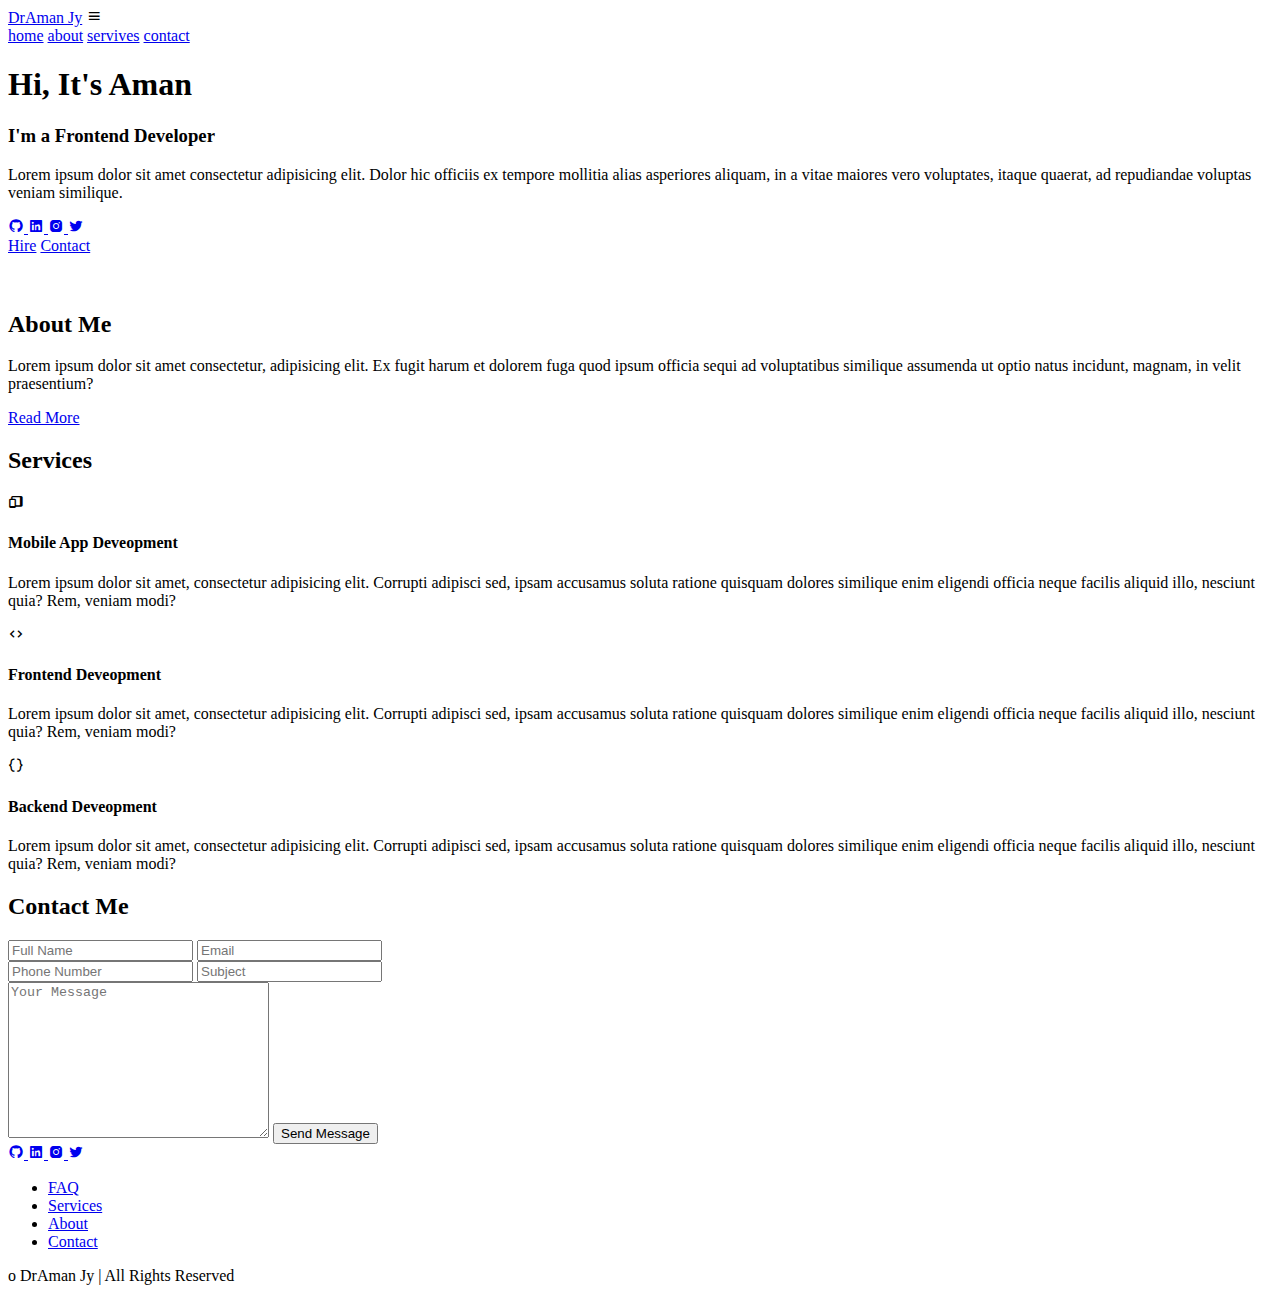
==== index.html @ ee5c9a4e "added index.html" ====
<!DOCTYPE html>
<html lang="en">
  <head>
    <meta charset="UTF-8" />
    <meta name="viewport" content="width=device-width, initial-scale=1.0" />
    <title>Portfolio Website</title>
    <link rel="stylesheet" href="style.css" />
    <link
      href="https://unpkg.com/boxicons@2.1.4/css/boxicons.min.css"
      rel="stylesheet"
    />
  </head>
  <body>

    <header class="header">
      <a href="#home" class="logo">DrAman
      <span>Jy</span></a>

      <i class="bx bx-menu" id="menu-icon"></i>

      <nav class="navbar">
        <a href="#Home">home</a>
        <a href="#About">about</a>
        <a href="#Services">servives</a>
        <a href="#Contact">contact</a>
      </nav>

    </header>
    <section class="home" id="home">

      <div class="home-content">
        <h1>Hi, It's <span>Aman</span></h1>
        <h3>I'm a <span>Frontend Developer</span></h3>
        <p>Lorem ipsum dolor sit amet consectetur adipisicing elit. Dolor hic officiis ex tempore mollitia alias asperiores aliquam, in a vitae maiores vero voluptates, itaque quaerat, ad repudiandae voluptas veniam similique.</p>

        <div class="social-icons">
          <a href="#">
            <i class="bx bxl-github"></i>
          </a>
          <a href="#">
            <i class="bx bxl-linkedin-square"></i>
          </a>
          <a href="#">
            <i class="bx bxl-instagram-alt"></i>
          </a>
          <a href="#">
            <i class="bx bxl-twitter"></i>
          </a>
        </div>

        <div class="btn-group">
          <a href="#" class="btn">Hire</a>
          <a href="#contact" class="btn">Contact</a>
        </div>

      </div>

      <div class="home-img"><img src="image.jpg" alt=""></div>
      
    
    </section>

    <section class="about" id="about">
      <div class="about-img">
        <img src="image.jpg" alt="">
      </div>
      <div class="about-content">
        <h2>About <span>Me</span></h2>
        <p>Lorem ipsum dolor sit amet consectetur, adipisicing elit. Ex fugit harum et dolorem fuga quod ipsum officia sequi ad voluptatibus similique assumenda ut optio natus incidunt, magnam, in velit praesentium?</p>
        <a href="#" class="btn">Read More</a>
      </div>
    </section>

    <seccton class="services" id="services">
      <h2 class="heading">Services</h2>
      <div class="services-container">
        <div class="service-box">
          <div class="service-info">
            <i class="bx bxs-devices"></i>
            <h4>Mobile App Deveopment</h4>
            <p>Lorem ipsum dolor sit amet, consectetur adipisicing elit. Corrupti adipisci sed, ipsam accusamus soluta ratione quisquam dolores similique enim eligendi officia neque facilis aliquid illo, nesciunt quia? Rem, veniam modi?</p>
          </div>
        </div>


        <div class="service-box">
          <div class="service-info">
            <i class="bx bx-code"></i>
            <h4>Frontend Deveopment</h4>
            <p>Lorem ipsum dolor sit amet, consectetur adipisicing elit. Corrupti adipisci sed, ipsam accusamus soluta ratione quisquam dolores similique enim eligendi officia neque facilis aliquid illo, nesciunt quia? Rem, veniam modi?</p>
          </div>
        </div>

        <div class="service-box">
          <div class="service-info">
            <i class="bx bx-code-curly"></i>
            <h4>Backend Deveopment</h4>
            <p>Lorem ipsum dolor sit amet, consectetur adipisicing elit. Corrupti adipisci sed, ipsam accusamus soluta ratione quisquam dolores similique enim eligendi officia neque facilis aliquid illo, nesciunt quia? Rem, veniam modi?</p>
          </div>
        </div>
      </div>
    </seccton>

    <section class="contact" id="contact">
      <h2 class="heading">Contact <span>Me</span></h2>
      <form action="">

        <div class="input-group">
          <div class="input-box">

            <input type="text" placeholder="Full Name">
            <input type="email" placeholder="Email">
          </div>
          <div class="input-box">
            <input type="number" placeholder="Phone Number">
            <input type="text" placeholder="Subject">
          </div>
        </div>

        <div class="input-group-2">
          <textarea name="" id="" cols="30" rows="10" placeholder="Your Message"></textarea>
          <input type="submit" value="Send Message" class="btn">
        </div>
      </form>
    </section>

    <footer class="footer">
      <div class="social-icons">
        <a href="#">
          <i class="bx bxl-github"></i>
        </a>
        <a href="#">
          <i class="bx bxl-linkedin-square"></i>
        </a>
        <a href="#">
          <i class="bx bxl-instagram-alt"></i>
        </a>
        <a href="#">
          <i class="bx bxl-twitter"></i>
        </a>
      </div>

      <ul class="list">
        <li>
          <a href="#">FAQ</a>
        </li>
        <li>
          <a href="#services">Services</a>
        </li>
        <li>
          <a href="#about">About</a>
        </li>
        <li>
          <a href="#contact">Contact</a>
        </li>
      </ul>
      <p class="copyright">o DrAman Jy | All Rights Reserved</p>
    </footer>


    <script src="script.js"></script>
  </body>
</html>
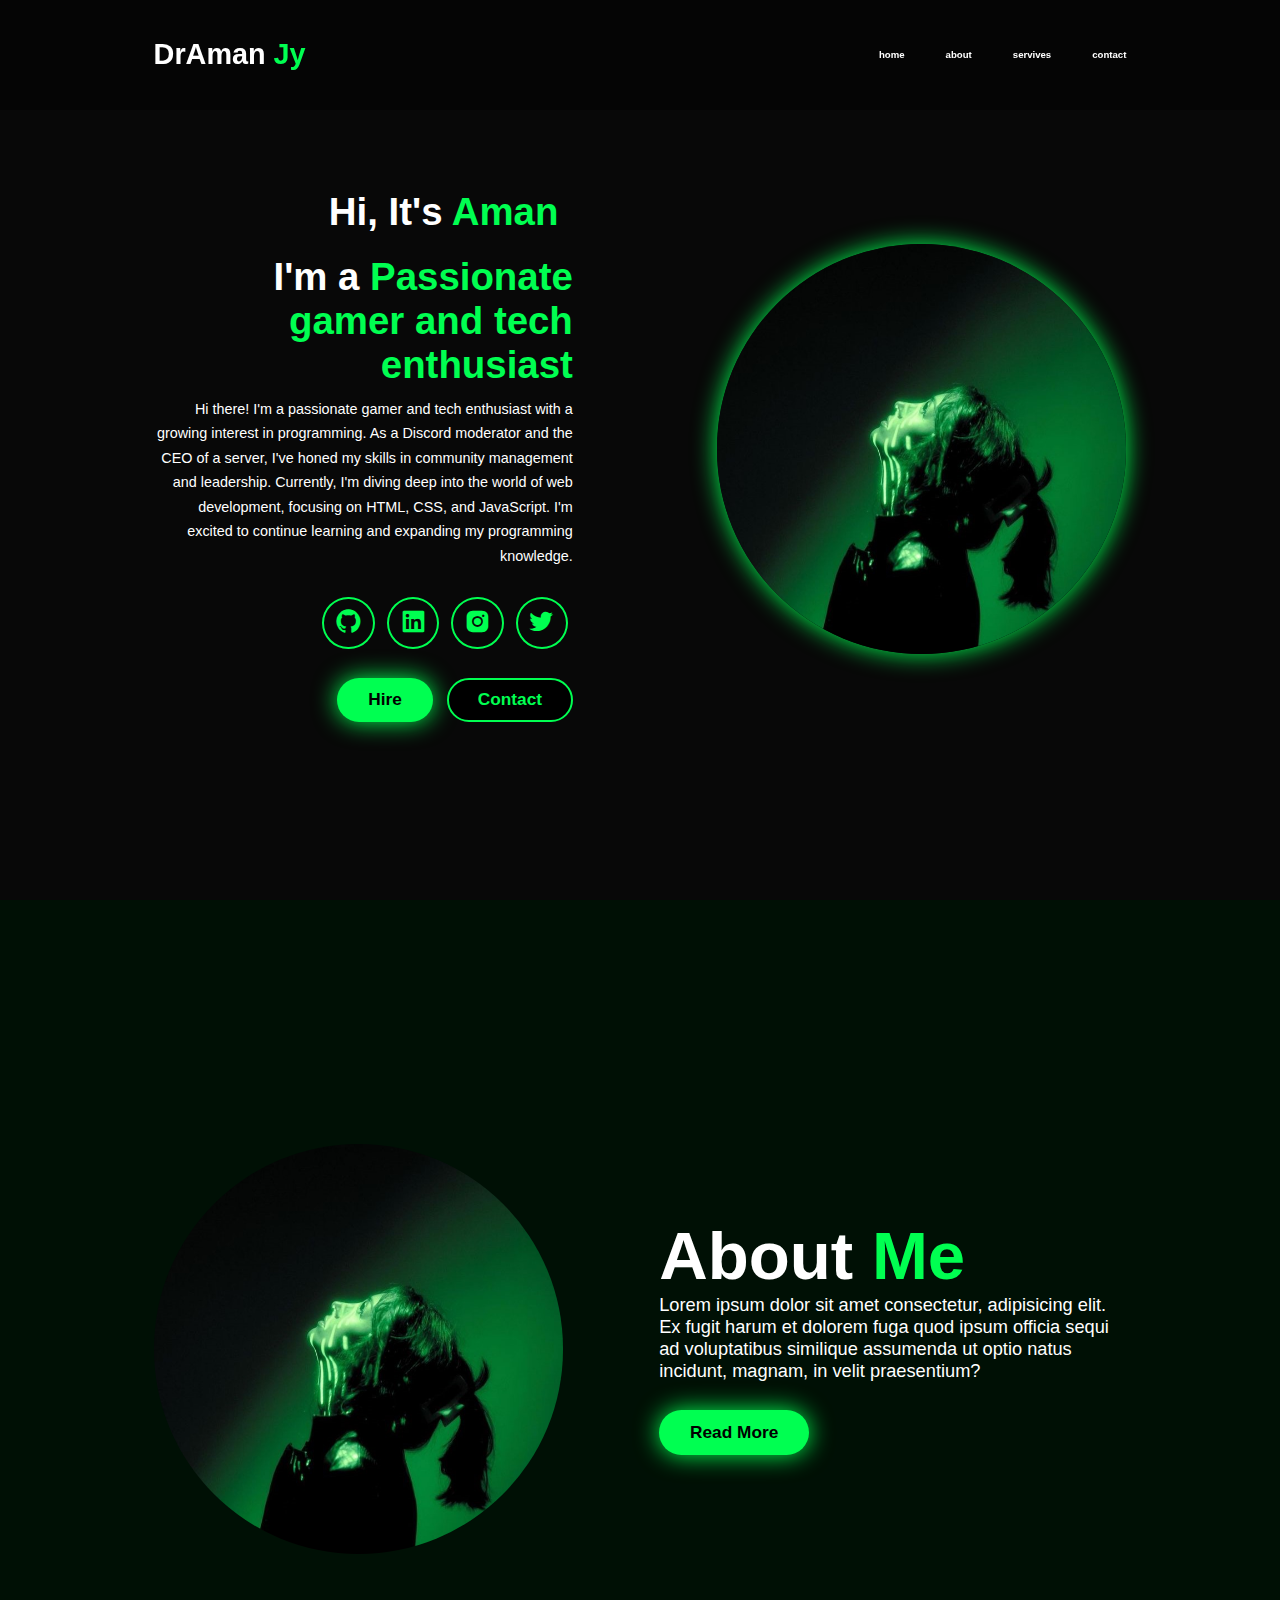
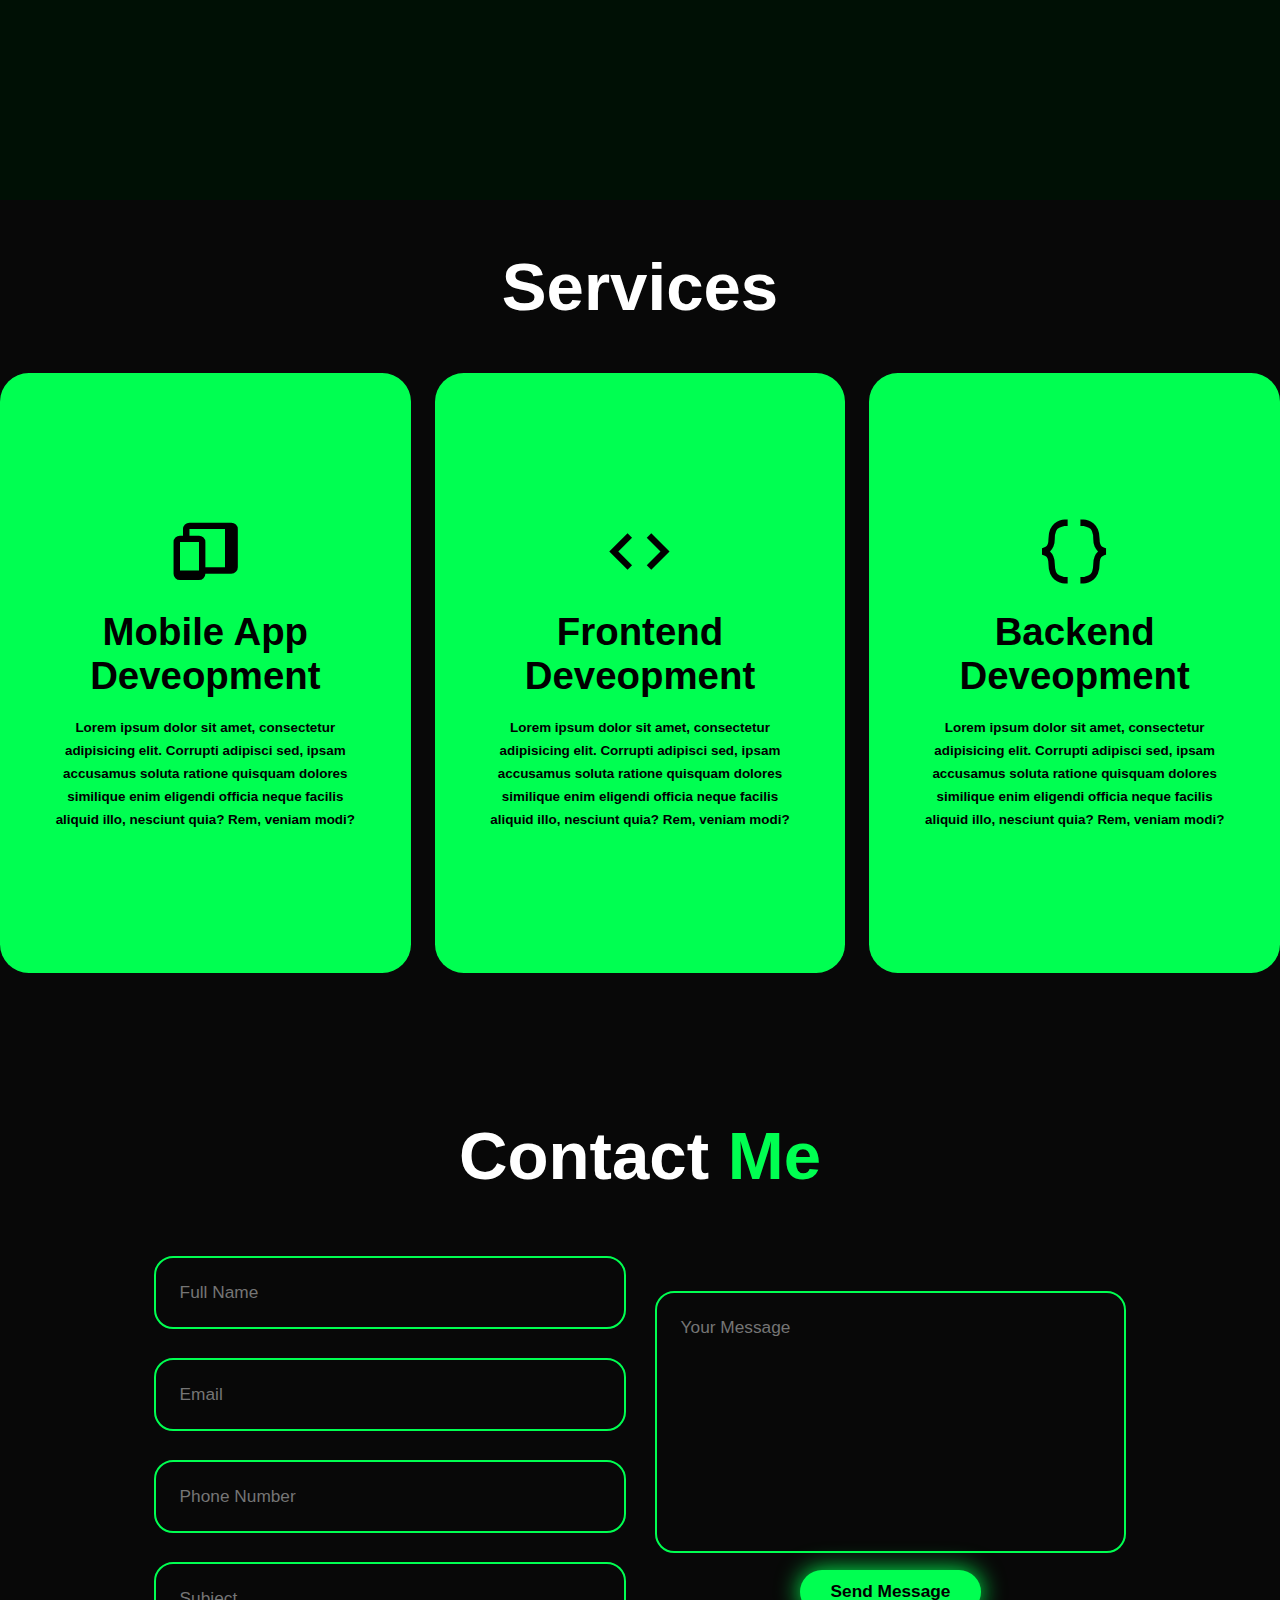
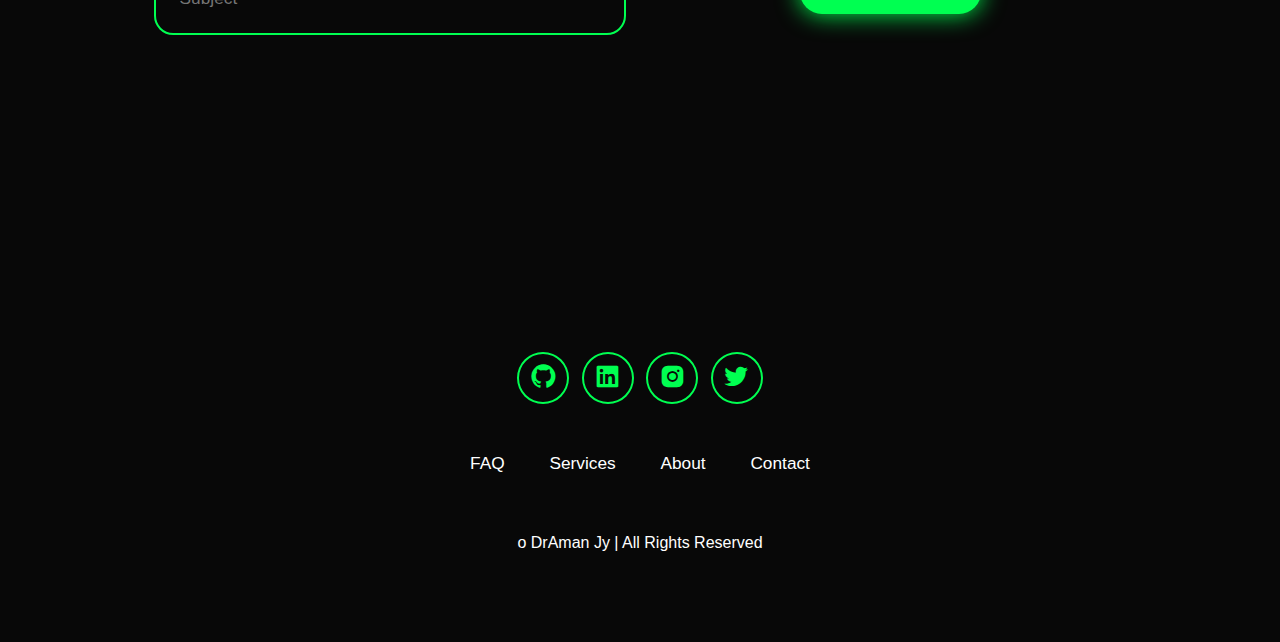
==== commit b45a1860: "Add about me to index.html" ====
--- a/index.html
+++ b/index.html
@@ -30,8 +30,10 @@
 
       <div class="home-content">
         <h1>Hi, It's <span>Aman</span></h1>
-        <h3>I'm a <span>Frontend Developer</span></h3>
-        <p>Lorem ipsum dolor sit amet consectetur adipisicing elit. Dolor hic officiis ex tempore mollitia alias asperiores aliquam, in a vitae maiores vero voluptates, itaque quaerat, ad repudiandae voluptas veniam similique.</p>
+        <h3>I'm a <span>Passionate gamer and tech enthusiast</span></h3>
+        <p>Hi there! I'm a passionate gamer and tech enthusiast with a growing interest in programming. As a Discord moderator and the CEO of a server, I've honed my skills in community management and leadership.
+
+Currently, I'm diving deep into the world of web development, focusing on HTML, CSS, and JavaScript. I'm excited to continue learning and expanding my programming knowledge.</p>
 
         <div class="social-icons">
           <a href="#">
--- a/style.css
+++ b/style.css
@@ -0,0 +1,364 @@
+* {
+  margin: 0;
+  padding: 0;
+  box-sizing: border-box;
+  text-decoration: none;
+  border: none;
+  outline: none;
+  scroll-behavior: smooth;
+  font-family: "Poppins", sans-serif;
+}
+html {
+  font-size: 60%;
+  overflow-x: hidden;
+}
+:root {
+  --bg-color: #080808;
+  --second-bg-color: #001005;
+  --text-color: white;
+  --main-color: #00ff51;
+}
+
+body {
+  background: var(--bg-color);
+  color: var(--text-color);
+}
+.header{
+  position: fixed;
+  width: 100%;
+  top: 0;
+  left: 0;
+  padding: 4rem 12%;
+  background: rgba(0, 0, 0, 0.3);
+  backdrop-filter: blur(10px);
+  display: flex;
+  justify-content: space-between;
+  align-items: center;
+  z-index: 100;
+}
+#menu-icon {
+  font-size: 3.6rem;
+  color: var(--main-color);
+  display: none;
+}
+.logo {
+  font-size: 3rem;
+  color: var(--text-color);
+  font-weight: 800;
+  cursor: pointer;
+  transition: 0.3s ease;
+
+}
+.logo:hover {
+  transform: scale(1.1);
+}
+span{
+  color: var(--main-color);
+}
+.navbar a{
+  font: 1.8rem;
+  color: var(--text-color);
+  margin-left: 4rem;
+  font-weight: 600;
+  border-bottom: 3px solid transparent;
+  transition: 0.3s ease;
+}
+.navbar a:hover{
+  border-bottom: 3px solid var(--main-color);
+  color: var(--main-color);
+}
+section{
+  min-height: 100vh;
+  padding: 10rem 12%;
+}
+
+.home{
+  display: flex;
+  align-items: center;
+  justify-content: center;
+  gap: 15rem;
+}
+.home-content{
+  display: flex;
+  flex-direction: column;
+  align-items: flex-end;
+  text-align: right;
+}
+.home-content h1{
+  font-size: 4rem;
+  font-weight: 700;
+  margin: 1.5rem;
+  line-height: 1;
+}
+.home-content h3{
+  font-size: 4rem;
+  margin: 1rem 0;
+}
+.home-content p{
+  font-size: 1.5rem;
+  font-weight: 500;
+  line-height: 1.7;
+}
+.home-img img{
+  width: 32vw;
+  border-radius: 50%;
+  box-shadow: 0 0 25px var(--main-color);
+  transition: 0.4s ease-in-out;
+}
+.home-img img:hover{
+  box-shadow: 0 0 25px var(--main-color),
+              0 0 50px var(--main-color),
+              0 0 100px var(--main-color);
+}
+.social-icons a{
+  display: inline-flex;
+  justify-content:  center;
+  align-items: center;
+  font-size: 3rem;
+  padding: 1rem;
+  background: transparent;
+  border: 2px solid var(--main-color);
+  border-radius: 50%;
+  color: var(--main-color);
+  margin: 3rem 0.5rem;
+  transition: 0.3s ease;
+}
+.social-icons a:hover{
+  color: var(--text-color);
+  background-color: var(--main-color);
+  transform: scale(1.2)translateY(-5px);
+  box-shadow: 0 0 25px var(--main-color);
+}
+.btn-group{
+  display: flex;
+  gap: 1.5rem;
+}
+.btn{
+  display: inline-block;
+  padding: 1rem 3rem;
+  background: var(--main-color);
+  box-shadow: 0 0 25px var(--main-color);
+  border-radius: 3rem;
+  font-size: 1.8rem;
+  color: black;
+  border: 2px solid transparent;
+  font-weight: 600;
+  transition: 0.3s ease-in-out;
+}
+.btn:hover{
+  transform: scale(1.05);
+  box-shadow: 0 0 25px var(--main-color)
+              0 0 50px var(--main-color);
+}
+.btn-group a:nth-of-type(2){
+  background-color: black;
+  color: var(--main-color);
+  border: 2px solid var(--main-color);
+  box-shadow: 0 0 25px transparent;
+}
+.btn-group a:nth-of-type(2):hover{
+  box-shadow: 0 0 25px var(--main-color);
+  background-color: var(--main-color);
+  color: black;
+}
+.about{
+  display: flex;
+  justify-content: center;
+  align-items: center;
+  gap: 10rem;
+  background-color: var(--second-bg-color);
+}
+.about-img img{
+  width: 32vw;
+  border-radius: 50%;
+  box-shadow: 0 0 25% var(--main-color);
+  transition: 0.4s ease-in-out;
+}
+.about-img img:hover{
+  box-shadow: 0 0 25px var(--main-color),
+              0 0 50px var(--main-color),
+              0 0 100px var(--main-color);
+}
+.about-content h2{
+  font-size: 7rem;
+  text-align: left;
+}
+.about-content p{
+  font-size: 1.9rem;
+
+}
+.about-content .btn{
+  margin: 3rem 0;
+}
+
+::-webkit-scrollbar{
+  width: 20px;
+}
+::-webkit-scrollbar-thumb{
+  background-color: var(--main-color);
+}
+::-webkit-scrollbar-track{
+  background-color: var(--bg-color);
+}
+.heading{
+  text-align: center;
+  font-size: 7rem;
+  margin: 5rem 0;
+}
+.services{
+  background-color: var(--bg-color);
+  color: black;
+}
+.services h2{
+  color: var(--text-color);
+}
+.services-container{
+  display: grid;
+  grid-template-columns: repeat(auto-fit, minmax(300px, 1fr));
+  gap: 2.5rem;
+}
+.service-box{
+  display: flex;
+  justify-content: center;
+  align-items: center;
+  background-color: var(--main-color);
+  height: 600px;
+  border-radius: 3rem;
+  cursor: pointer;
+  border: 5px solid transparent;
+  transition: 0.4s ease-in-out;
+}
+.service-box:hover{
+  background-color: var(--bg-color);
+  color: var(--main-color);
+  border: 5px solid var(--main-color);
+  transform: scale(1.03);
+}
+.service-info{
+  display: flex;
+  flex-direction: column;
+  text-align: center;
+  justify-content: center;
+  align-items: center;
+  padding: 5rem;
+}
+.service-info i{
+  font-size: 8rem;
+}
+.service-info h4{
+  font-size: 4rem;
+  margin: 2rem 0;
+  font-weight: 800;
+}
+.service-info p{
+  font-size: 1.4rem;
+  font-weight: 600;
+  line-height: 1.7;
+}
+.contact{
+  background-color: var(--bg-color);
+}
+.contact h2{
+  margin-bottom: 3rem;
+  color: var(--text-color);
+}
+.contact form{
+  display: flex;
+  align-items: center;
+  justify-content: center;
+  gap: 3rem;
+  margin: 5rem 0;
+  text-align: center;
+}
+.contact form .input-box input,
+.contact form textarea{
+  width: 100%;
+  padding: 2.5rem;
+  font-size: 1.8rem;
+  color: var(--text-color);
+  background-color: var(--bg-color);
+  border-radius: 2rem;
+  border: 2px solid var(--main-color);
+  margin: 1.5rem 0;
+  resize: none;
+}
+.footer{
+  background-color: var(--bg-color);
+  padding: 50px 0;
+}
+.footer .social-icons{
+  text-align: center;
+}
+.footer ul{
+  text-align: center;
+  font-size: 1.8rem;
+}
+.footer ul li{
+  display: inline-block;
+  margin: 20px;
+}
+.footer ul li a{
+  color: white;
+  border-bottom: 3px solid transparent;
+  transition:  0.3s ease-in-out;
+}
+.footer ul li a:hover{
+  border-bottom: 3px solid transparent;
+}
+.footer .copyright{
+  text-align: center;
+  margin: 40px;
+  font-size: 16px;
+}
+@media(max-width:1024px){
+  #menu-icon{
+    display: block;
+  }
+  .navbar{
+    position: absolute;
+    top: 100%;
+    right: 0;
+    width: 50%;
+    padding: 1rem 3rem;
+    background-color: rgba(0, 0, 0, 0.8);
+    border-left: 2px solid var(--main-color);
+    border-bottom: 2px solid var(--main-color);
+    border-top-left-radius: 2rem ;
+    display: none;
+  }
+  .navbar a{
+    display: block;
+    font-size: 2rem;
+    margin: 3rem 0;
+    color: var(--text-color);
+  }
+  .navbar.active{
+    display: block;
+  }
+  .home{
+    flex-direction: column-reverse;
+    margin: 5rem 0;
+    gap: 5rem;
+  }
+  .header-content{
+    align-items: center;
+    text-align: center;
+  }
+  .home-img img{
+    width: 52vw;
+  }
+  .about{
+    flex-direction: column-reverse;
+    text-align: center;
+  }
+  .about h2{
+    text-align: center;
+    margin: 2rem 0;
+  }
+  .about img{
+    width: 52vw;
+  }
+  .contact form{
+    flex-direction: columns;
+  }
+}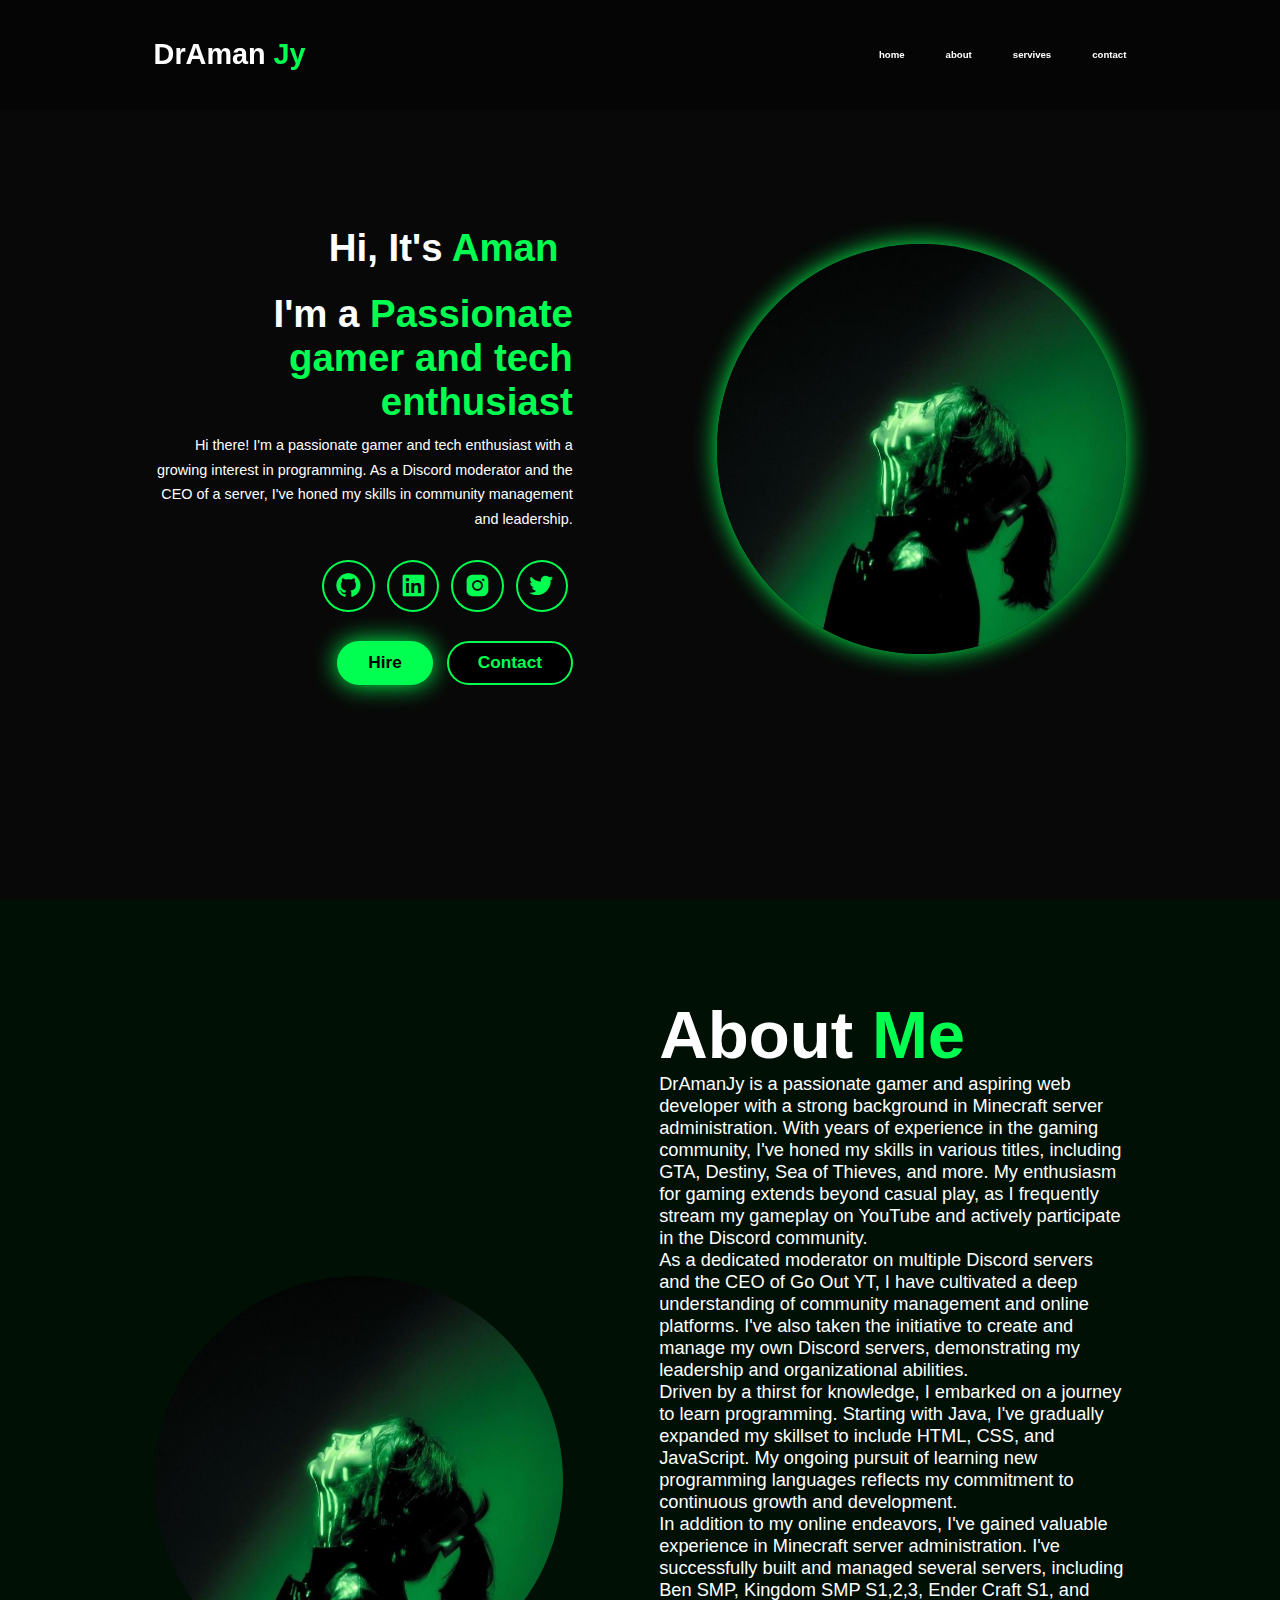
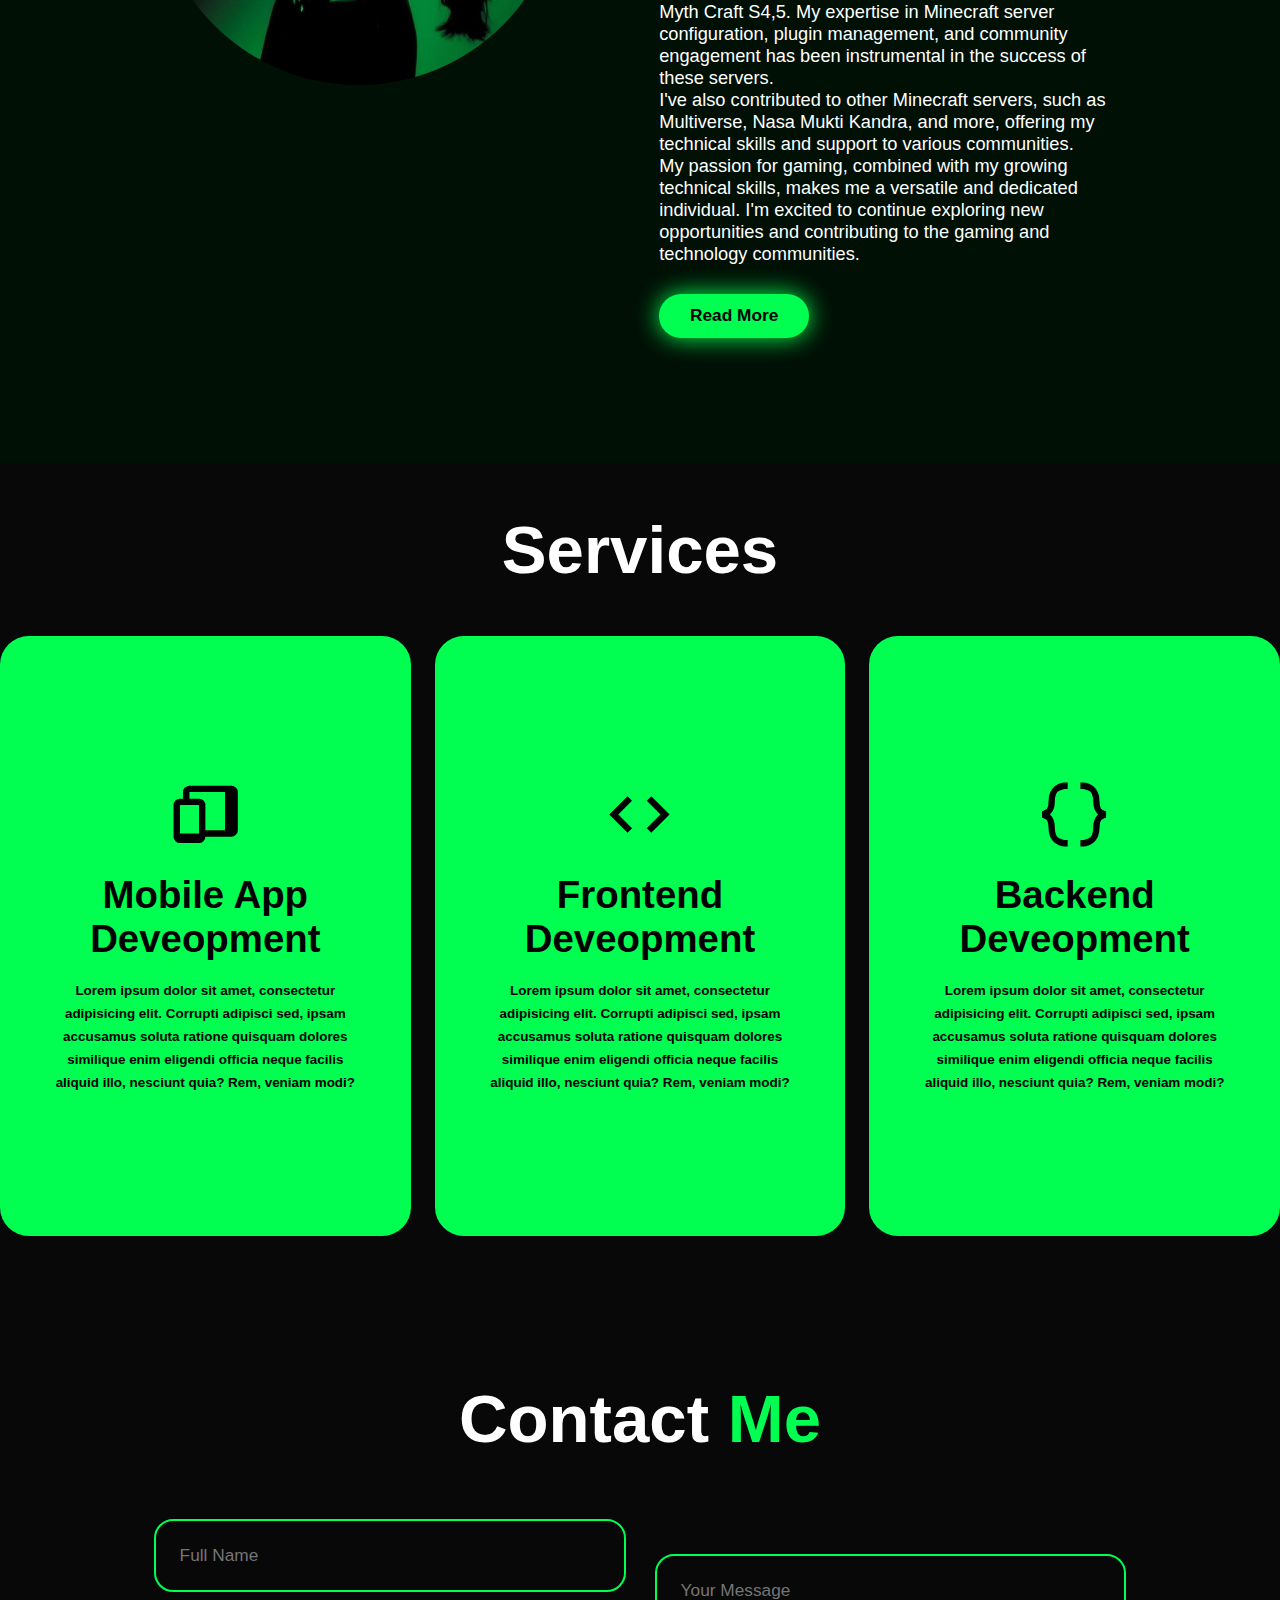
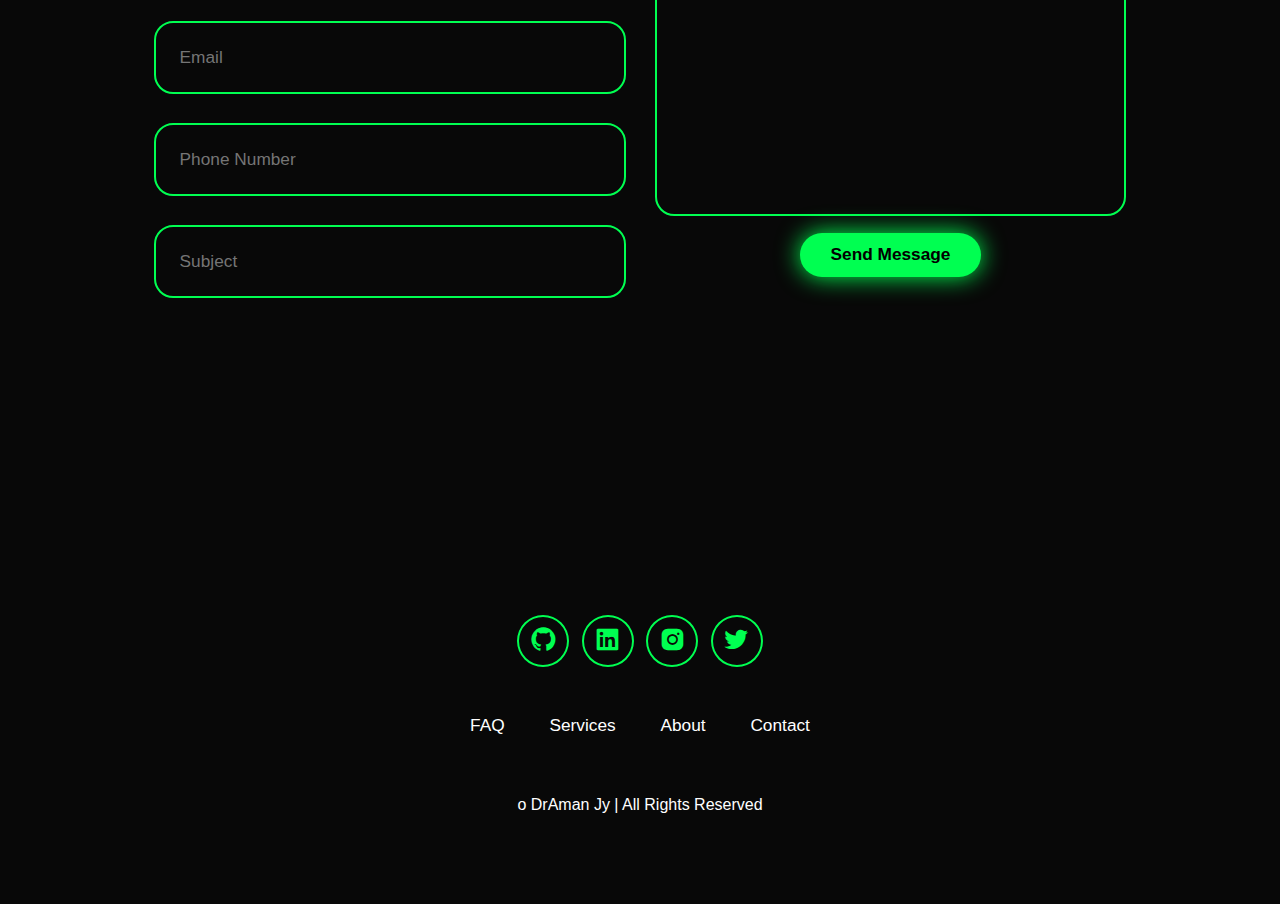
==== commit 02351227: "Update index.html" ====
--- a/index.html
+++ b/index.html
@@ -31,9 +31,7 @@
       <div class="home-content">
         <h1>Hi, It's <span>Aman</span></h1>
         <h3>I'm a <span>Passionate gamer and tech enthusiast</span></h3>
-        <p>Hi there! I'm a passionate gamer and tech enthusiast with a growing interest in programming. As a Discord moderator and the CEO of a server, I've honed my skills in community management and leadership.
-
-Currently, I'm diving deep into the world of web development, focusing on HTML, CSS, and JavaScript. I'm excited to continue learning and expanding my programming knowledge.</p>
+        <p>Hi there! I'm a passionate gamer and tech enthusiast with a growing interest in programming. As a Discord moderator and the CEO of a server, I've honed my skills in community management and leadership.</p>
 
         <div class="social-icons">
           <a href="#">
@@ -68,7 +66,12 @@
       </div>
       <div class="about-content">
         <h2>About <span>Me</span></h2>
-        <p>Lorem ipsum dolor sit amet consectetur, adipisicing elit. Ex fugit harum et dolorem fuga quod ipsum officia sequi ad voluptatibus similique assumenda ut optio natus incidunt, magnam, in velit praesentium?</p>
+        <p>DrAmanJy is a passionate gamer and aspiring web developer with a strong background in Minecraft server administration. With years of experience in the gaming community, I've honed my skills in various titles, including GTA, Destiny, Sea of Thieves, and more. My enthusiasm for gaming extends beyond casual play, as I frequently stream my gameplay on YouTube and actively participate in the Discord community.</p>
+        <p>As a dedicated moderator on multiple Discord servers and the CEO of Go Out YT, I have cultivated a deep understanding of community management and online platforms. I've also taken the initiative to create and manage my own Discord servers, demonstrating my leadership and organizational abilities.</p>
+        <p>Driven by a thirst for knowledge, I embarked on a journey to learn programming. Starting with Java, I've gradually expanded my skillset to include HTML, CSS, and JavaScript. My ongoing pursuit of learning new programming languages reflects my commitment to continuous growth and development.</p>
+        <p>In addition to my online endeavors, I've gained valuable experience in Minecraft server administration. I've successfully built and managed several servers, including Ben SMP, Kingdom SMP S1,2,3, Ender Craft S1, and Myth Craft S4,5. My expertise in Minecraft server configuration, plugin management, and community engagement has been instrumental in the success of these servers.</p>
+        <p>I've also contributed to other Minecraft servers, such as Multiverse, Nasa Mukti Kandra, and more, offering my technical skills and support to various communities.</p>
+        <p>My passion for gaming, combined with my growing technical skills, makes me a versatile and dedicated individual. I'm excited to continue exploring new opportunities and contributing to the gaming and technology communities.</p>
         <a href="#" class="btn">Read More</a>
       </div>
     </section>
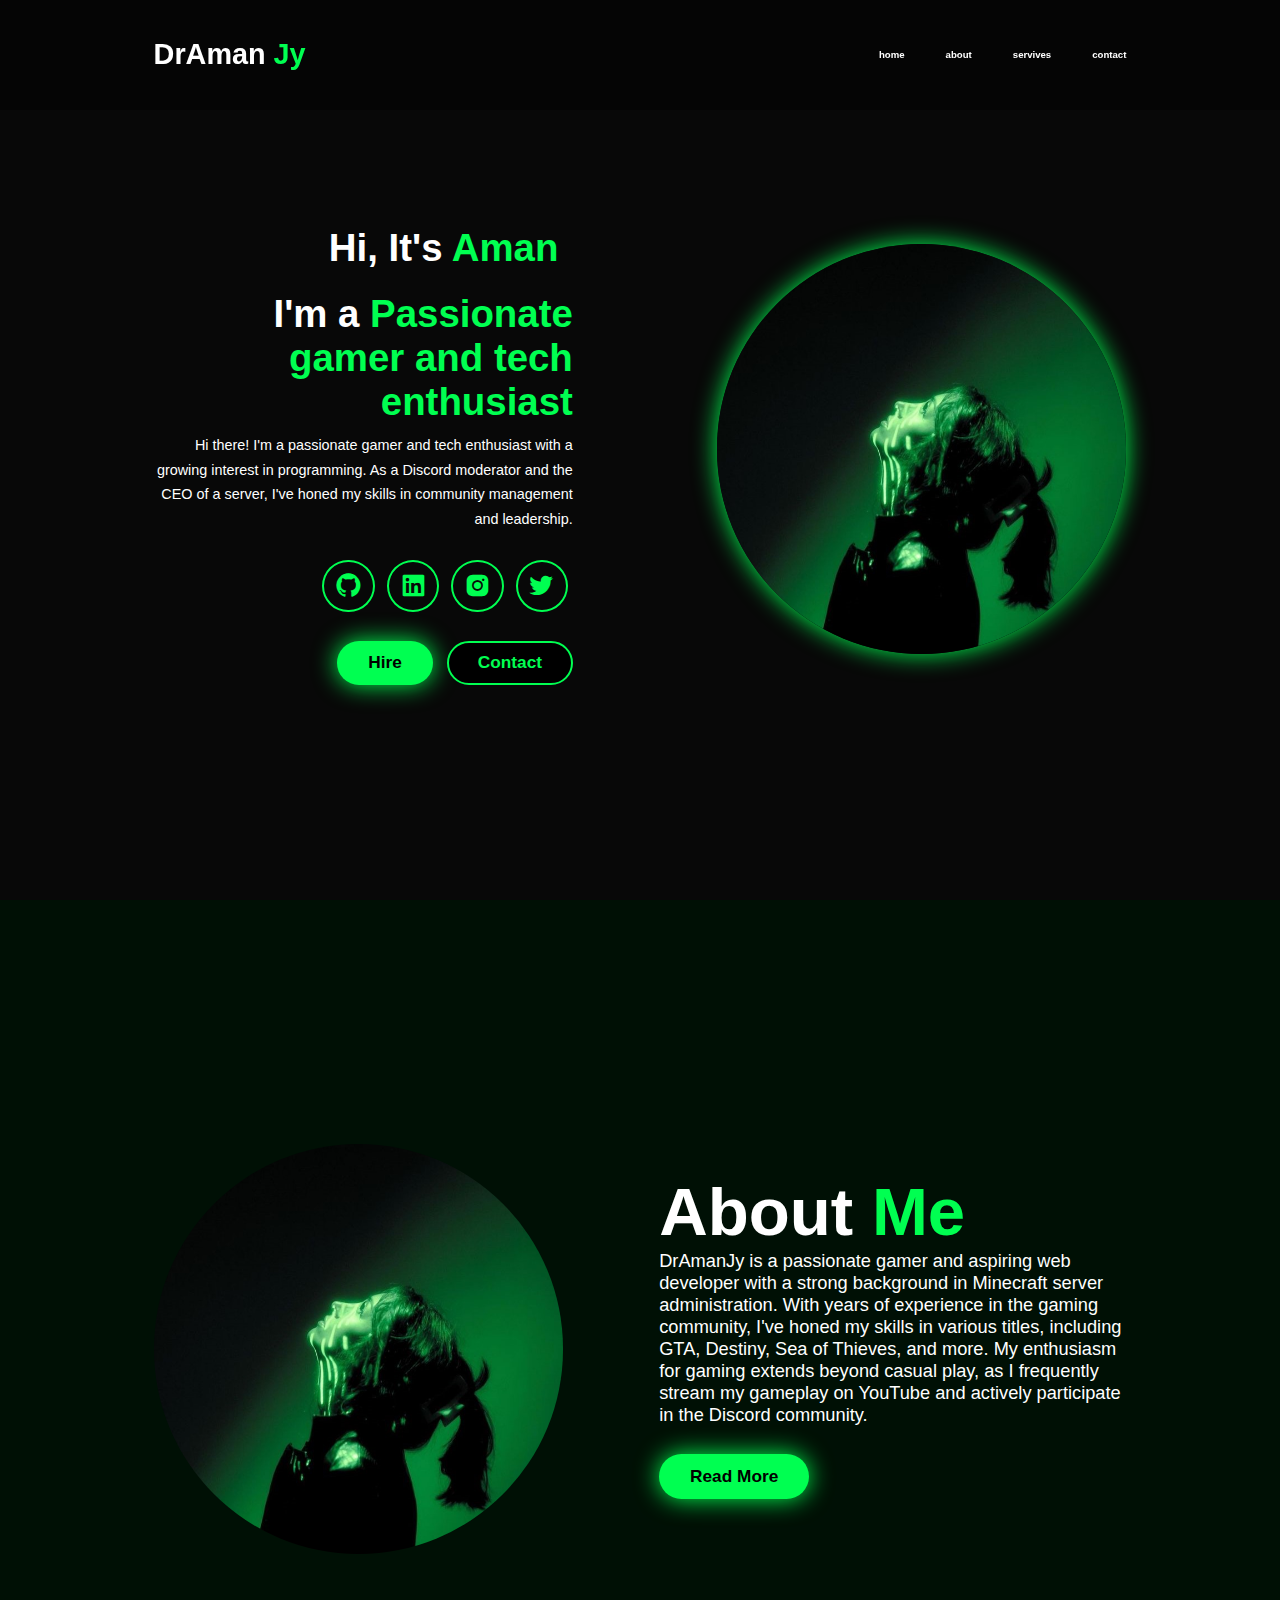
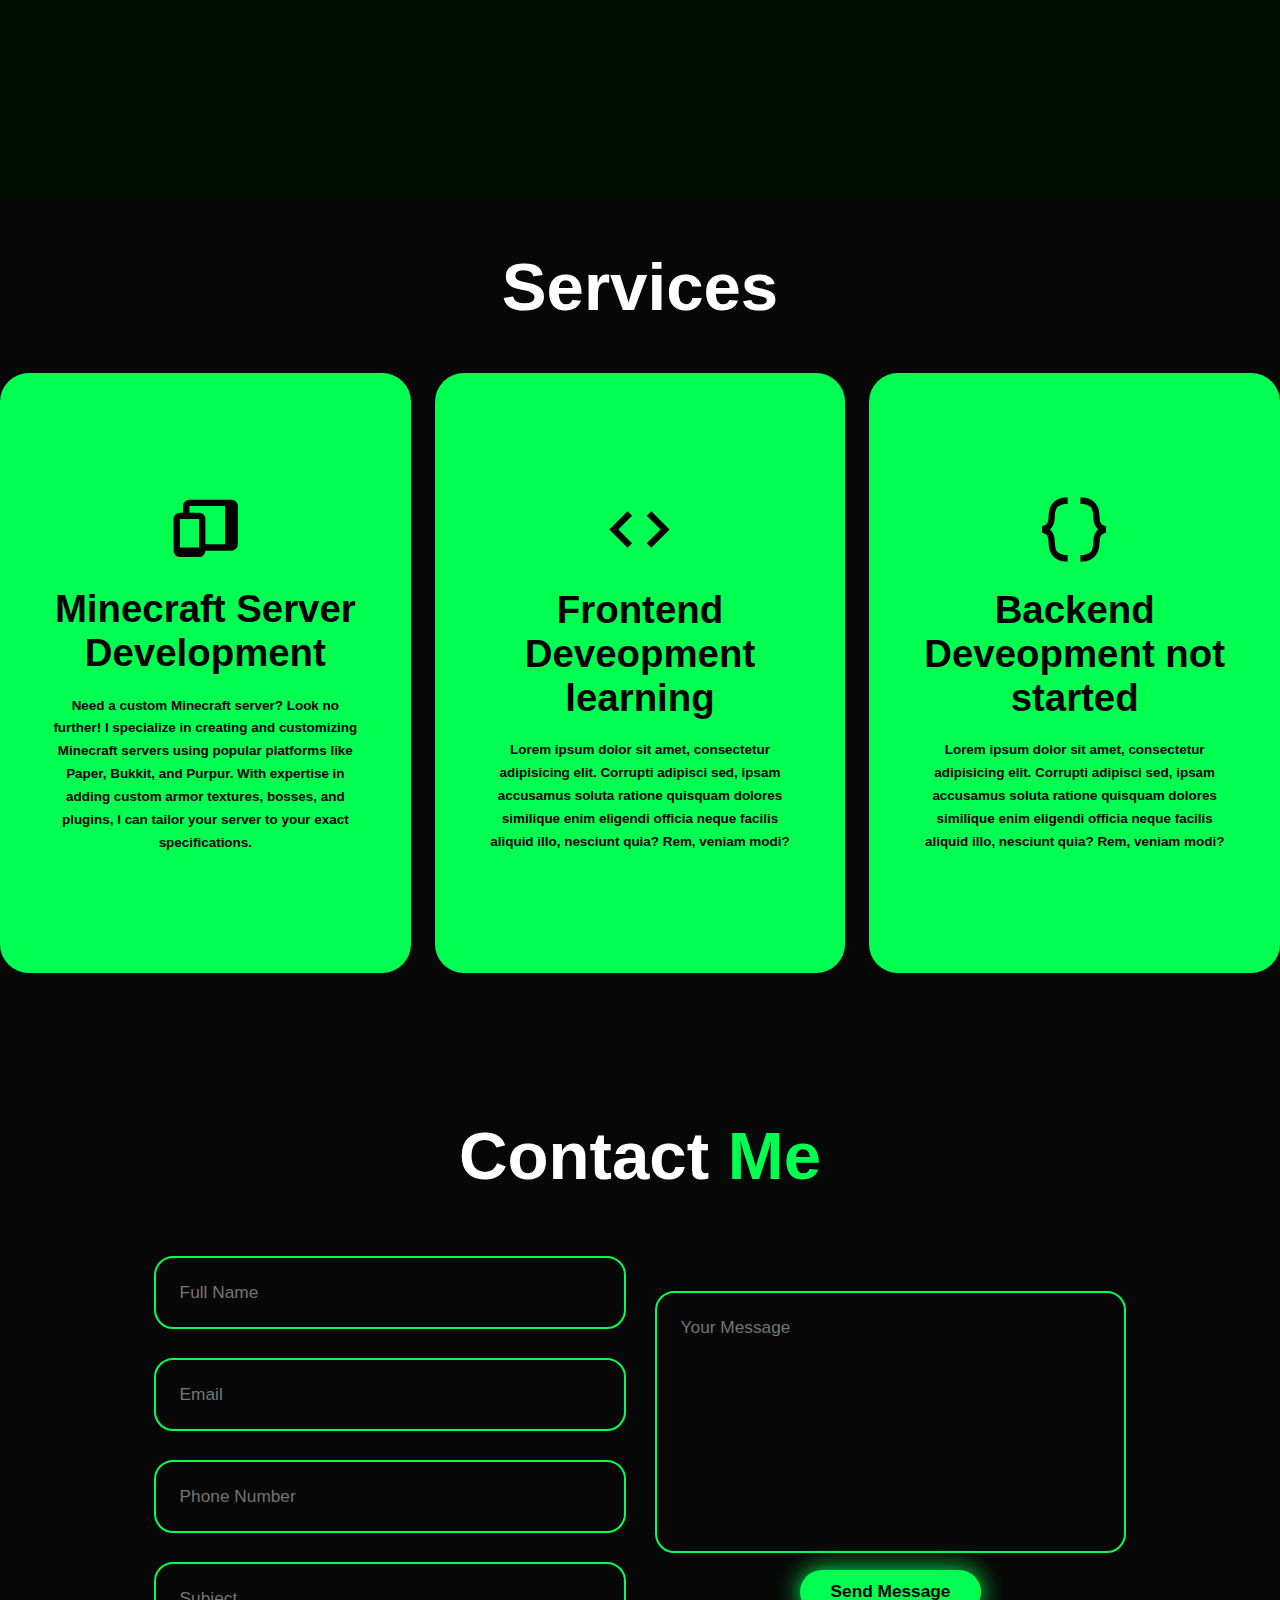
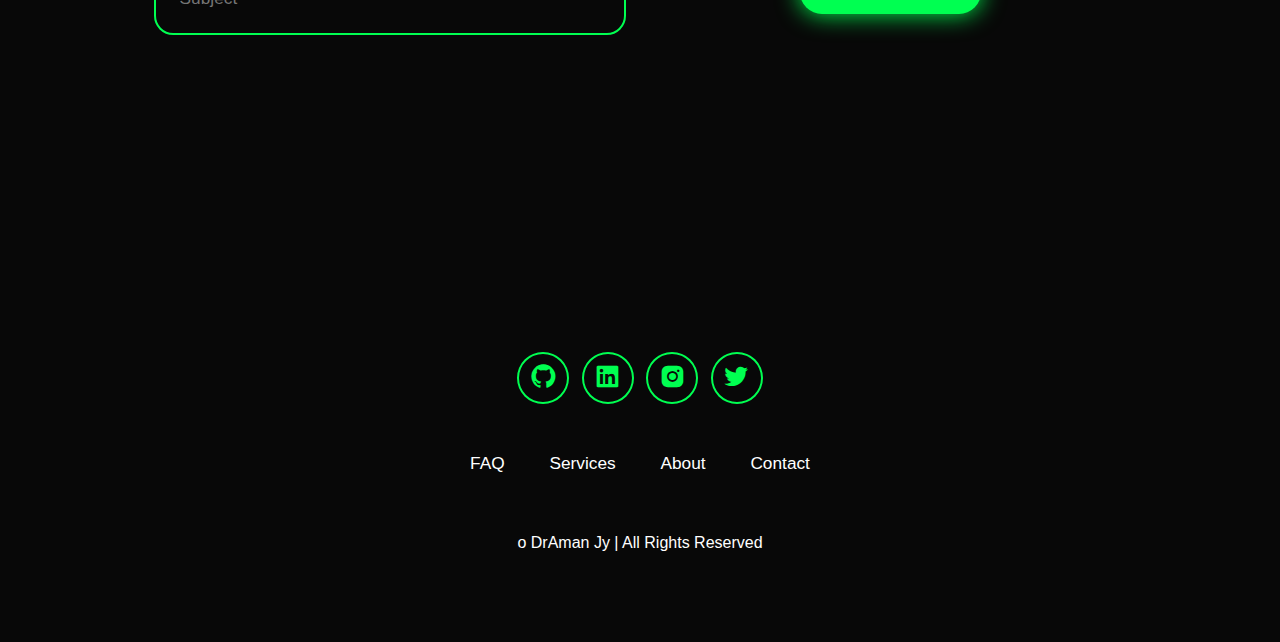
==== commit 33851e2a: "Update index.html" ====
--- a/index.html
+++ b/index.html
@@ -67,11 +67,6 @@
       <div class="about-content">
         <h2>About <span>Me</span></h2>
         <p>DrAmanJy is a passionate gamer and aspiring web developer with a strong background in Minecraft server administration. With years of experience in the gaming community, I've honed my skills in various titles, including GTA, Destiny, Sea of Thieves, and more. My enthusiasm for gaming extends beyond casual play, as I frequently stream my gameplay on YouTube and actively participate in the Discord community.</p>
-        <p>As a dedicated moderator on multiple Discord servers and the CEO of Go Out YT, I have cultivated a deep understanding of community management and online platforms. I've also taken the initiative to create and manage my own Discord servers, demonstrating my leadership and organizational abilities.</p>
-        <p>Driven by a thirst for knowledge, I embarked on a journey to learn programming. Starting with Java, I've gradually expanded my skillset to include HTML, CSS, and JavaScript. My ongoing pursuit of learning new programming languages reflects my commitment to continuous growth and development.</p>
-        <p>In addition to my online endeavors, I've gained valuable experience in Minecraft server administration. I've successfully built and managed several servers, including Ben SMP, Kingdom SMP S1,2,3, Ender Craft S1, and Myth Craft S4,5. My expertise in Minecraft server configuration, plugin management, and community engagement has been instrumental in the success of these servers.</p>
-        <p>I've also contributed to other Minecraft servers, such as Multiverse, Nasa Mukti Kandra, and more, offering my technical skills and support to various communities.</p>
-        <p>My passion for gaming, combined with my growing technical skills, makes me a versatile and dedicated individual. I'm excited to continue exploring new opportunities and contributing to the gaming and technology communities.</p>
         <a href="#" class="btn">Read More</a>
       </div>
     </section>
@@ -82,8 +77,8 @@
         <div class="service-box">
           <div class="service-info">
             <i class="bx bxs-devices"></i>
-            <h4>Mobile App Deveopment</h4>
-            <p>Lorem ipsum dolor sit amet, consectetur adipisicing elit. Corrupti adipisci sed, ipsam accusamus soluta ratione quisquam dolores similique enim eligendi officia neque facilis aliquid illo, nesciunt quia? Rem, veniam modi?</p>
+            <h4>Minecraft Server Development</h4>
+            <p>Need a custom Minecraft server? Look no further! I specialize in creating and customizing Minecraft servers using popular platforms like Paper, Bukkit, and Purpur. With expertise in adding custom armor textures, bosses, and plugins, I can tailor your server to your exact specifications.</p>
           </div>
         </div>
 
@@ -91,7 +86,7 @@
         <div class="service-box">
           <div class="service-info">
             <i class="bx bx-code"></i>
-            <h4>Frontend Deveopment</h4>
+            <h4>Frontend Deveopment learning</h4>
             <p>Lorem ipsum dolor sit amet, consectetur adipisicing elit. Corrupti adipisci sed, ipsam accusamus soluta ratione quisquam dolores similique enim eligendi officia neque facilis aliquid illo, nesciunt quia? Rem, veniam modi?</p>
           </div>
         </div>
@@ -99,7 +94,7 @@
         <div class="service-box">
           <div class="service-info">
             <i class="bx bx-code-curly"></i>
-            <h4>Backend Deveopment</h4>
+            <h4>Backend Deveopment not started</h4>
             <p>Lorem ipsum dolor sit amet, consectetur adipisicing elit. Corrupti adipisci sed, ipsam accusamus soluta ratione quisquam dolores similique enim eligendi officia neque facilis aliquid illo, nesciunt quia? Rem, veniam modi?</p>
           </div>
         </div>
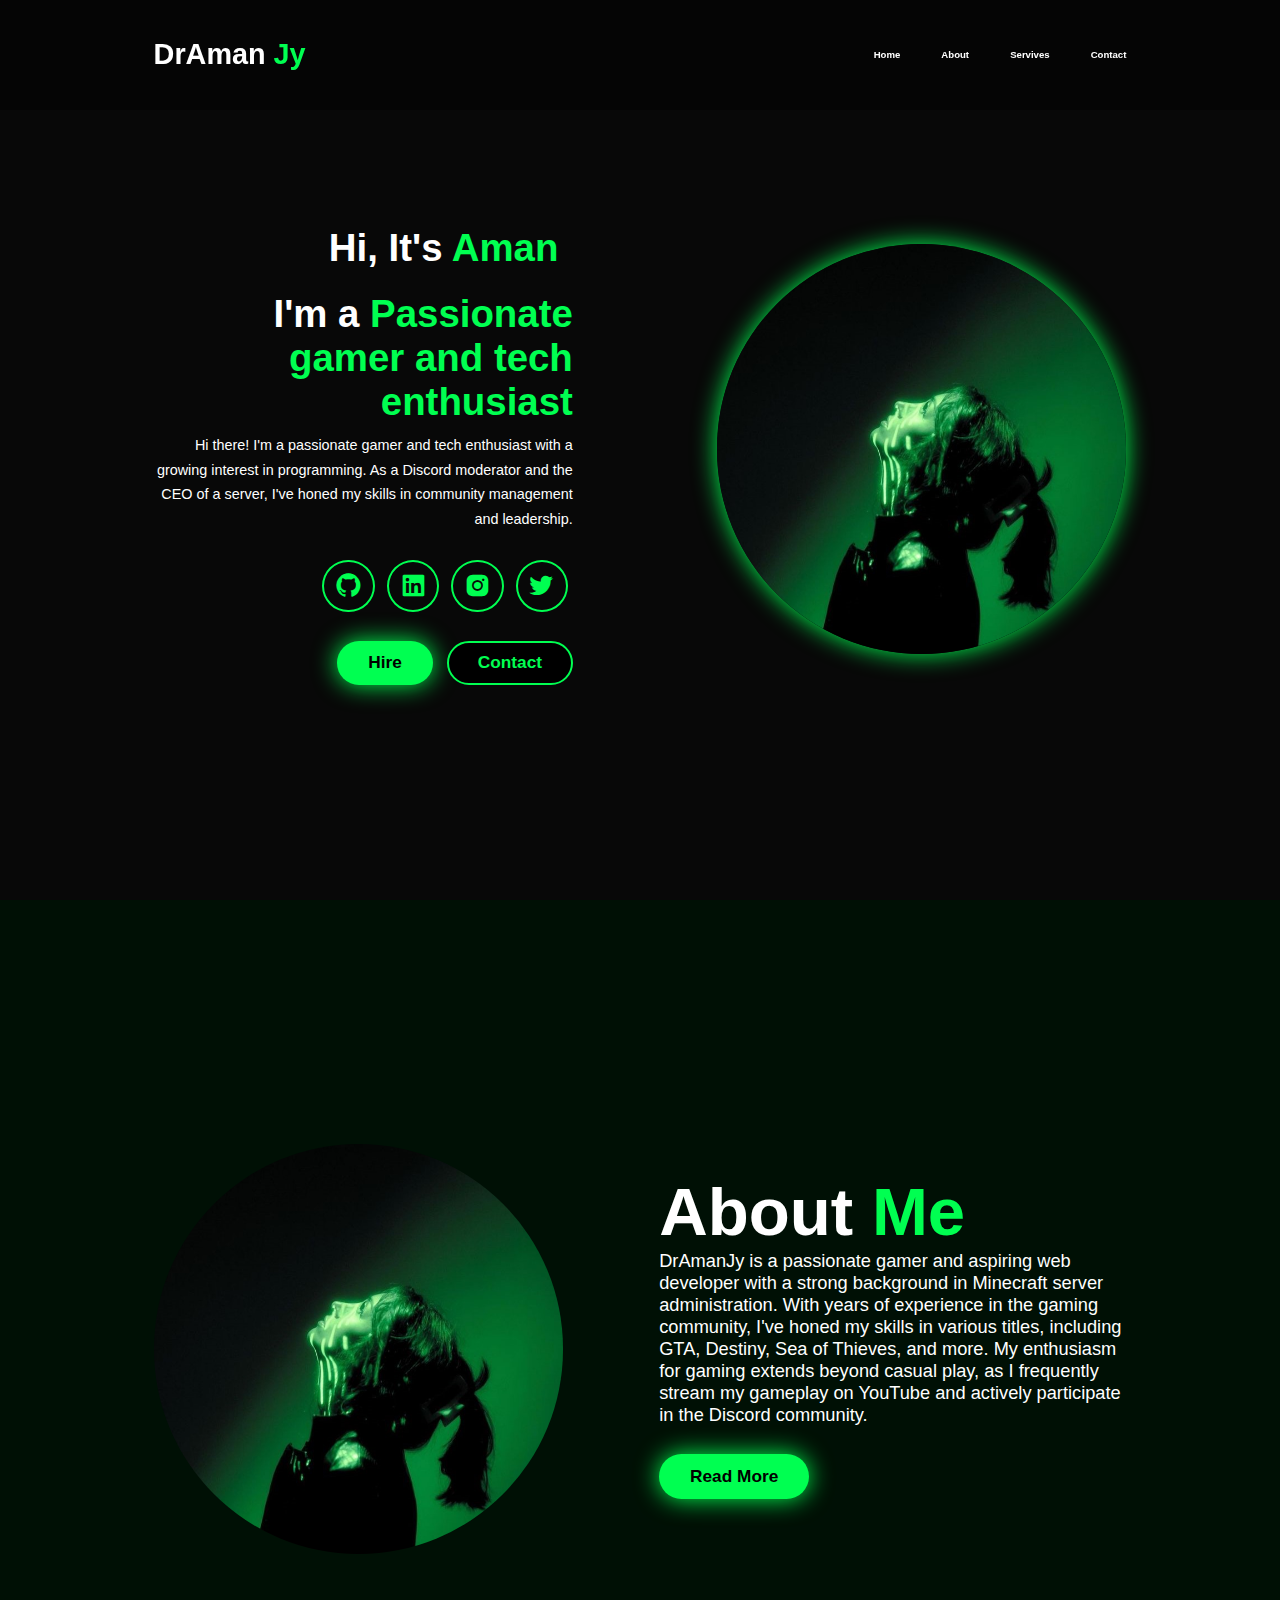
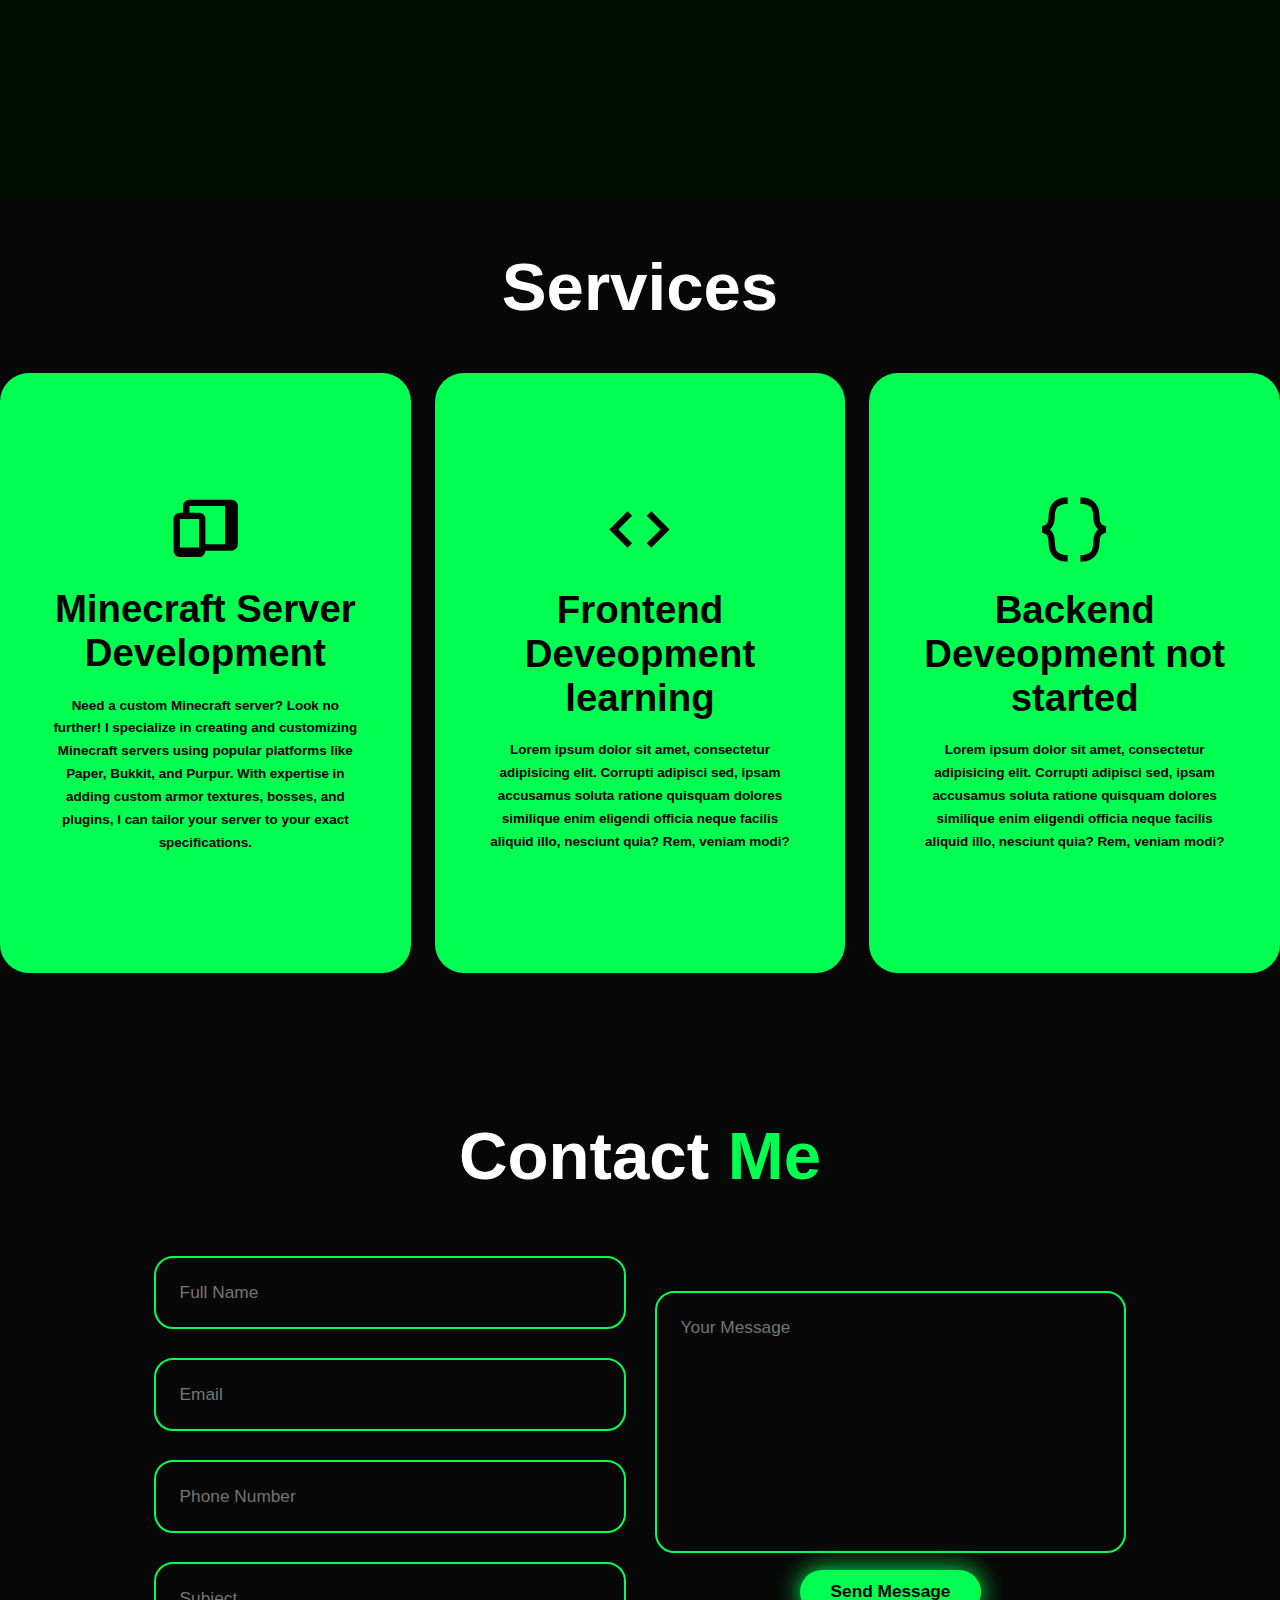
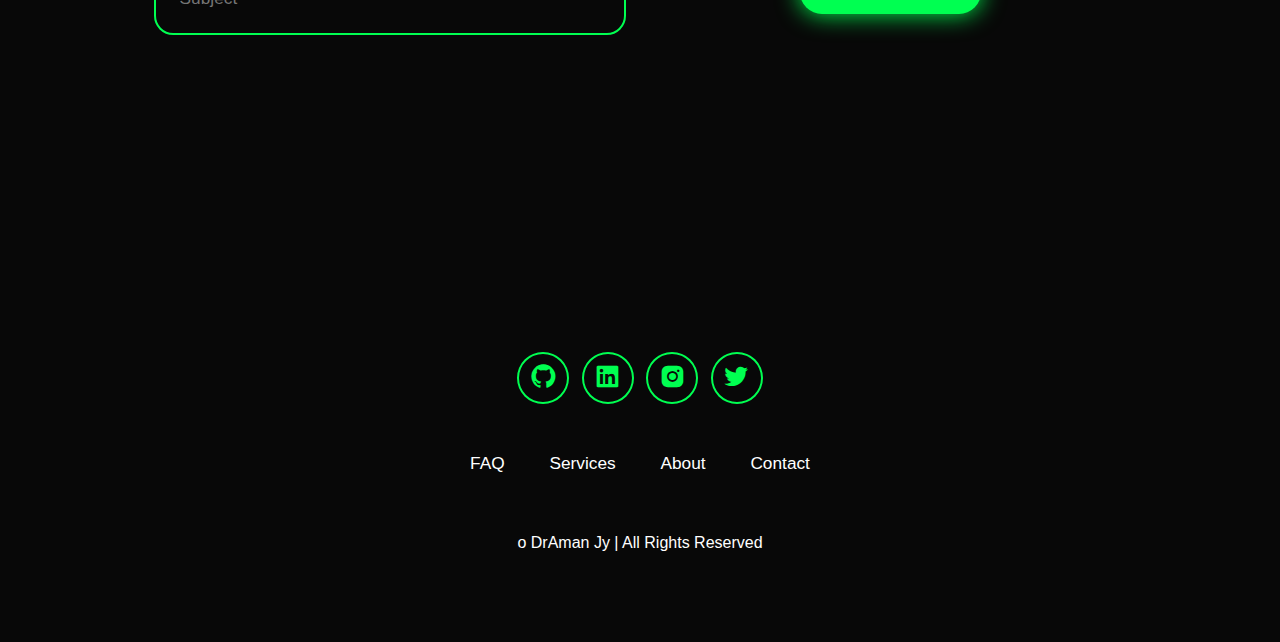
==== commit fc041dea: "Update index.html" ====
--- a/index.html
+++ b/index.html
@@ -19,10 +19,10 @@
       <i class="bx bx-menu" id="menu-icon"></i>
 
       <nav class="navbar">
-        <a href="#Home">home</a>
-        <a href="#About">about</a>
-        <a href="#Services">servives</a>
-        <a href="#Contact">contact</a>
+        <a href="#home">Home</a>
+        <a href="#about">About</a>
+        <a href="#services">Servives</a>
+        <a href="#contact">Contact</a>
       </nav>
 
     </header>
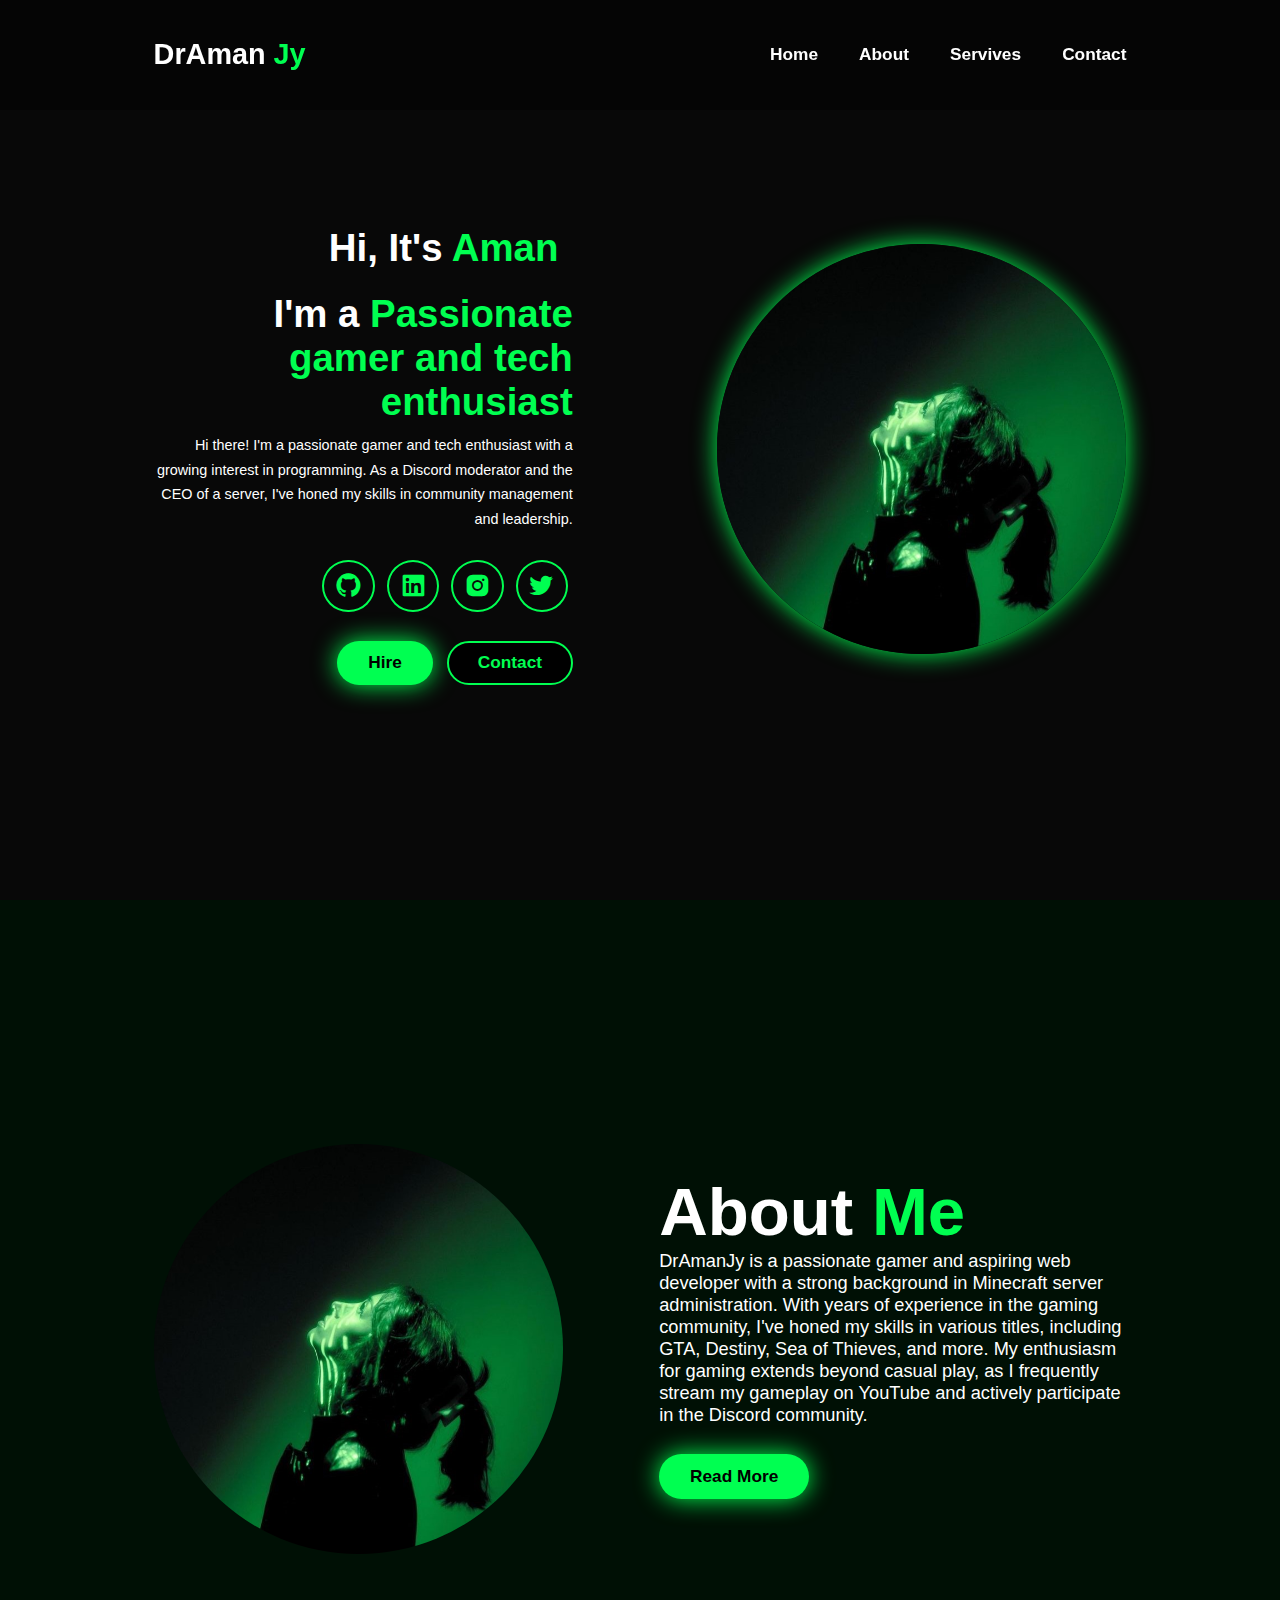
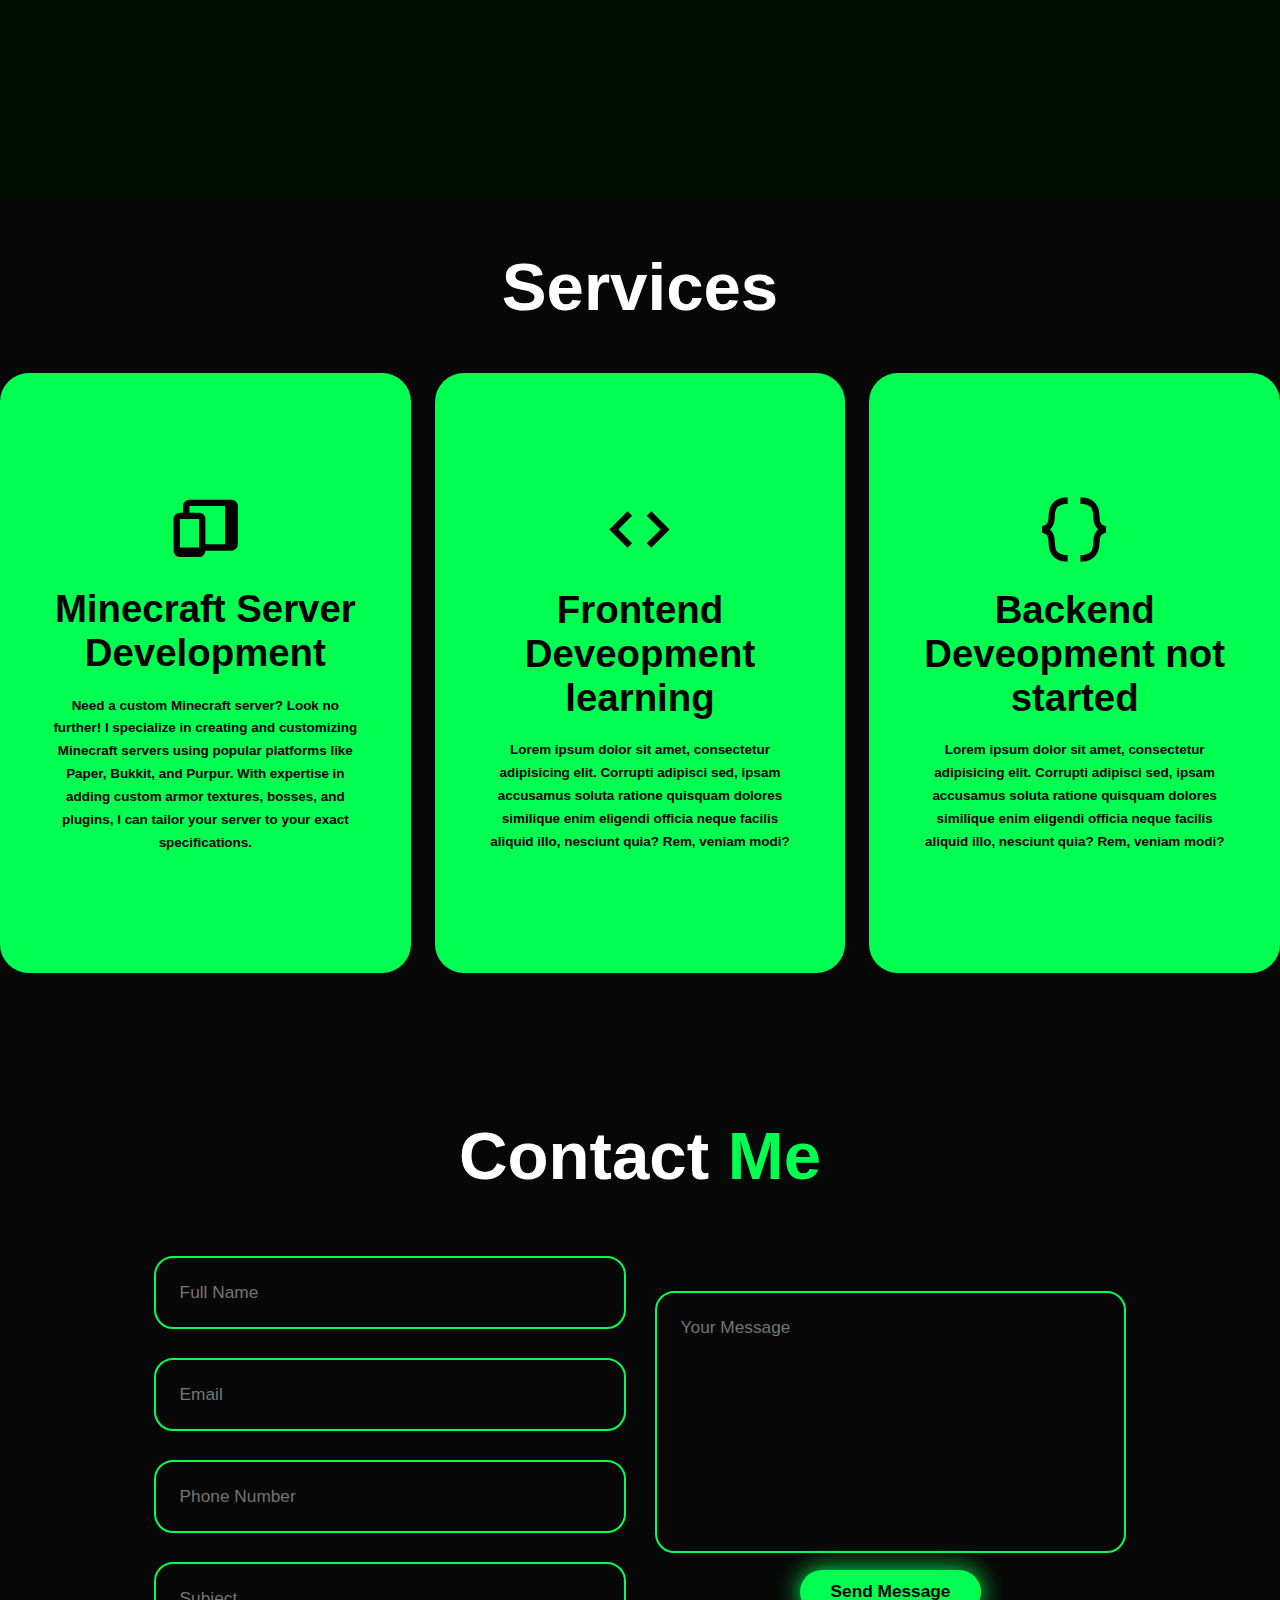
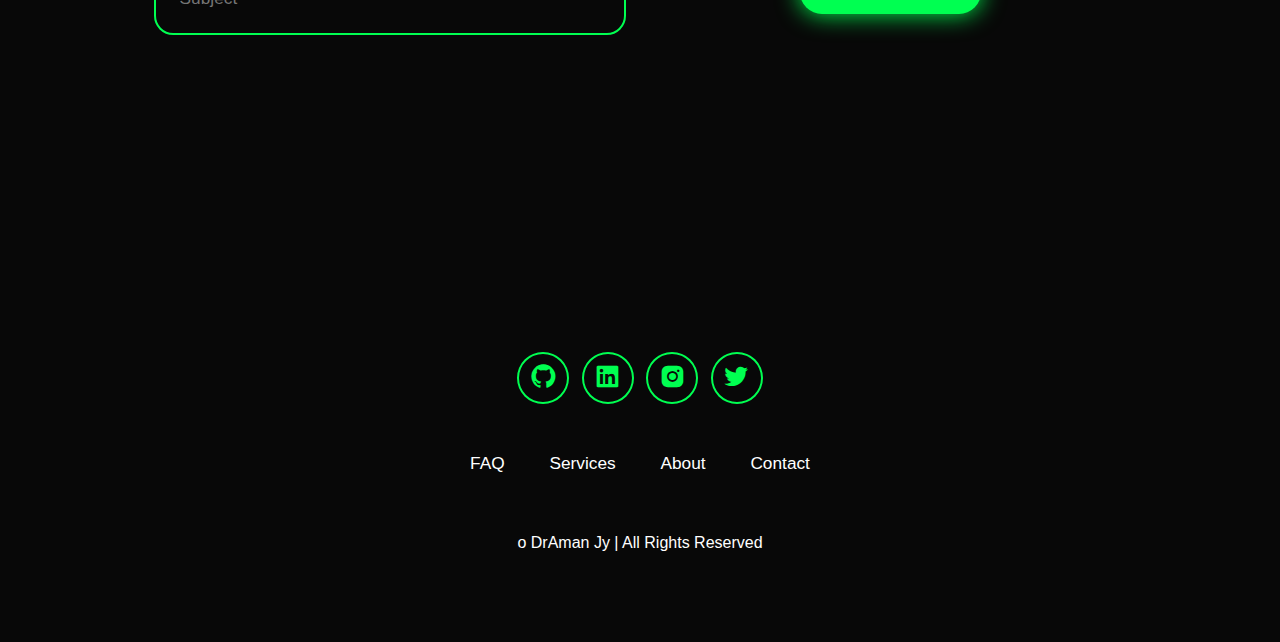
==== commit 8fb993cf: "Update index.html" ====
--- a/index.html
+++ b/index.html
@@ -20,7 +20,7 @@
 
       <nav class="navbar">
         <a href="#home">Home</a>
-        <a href="#about">About</a>
+        <a href="slider.html">About</a>
         <a href="#services">Servives</a>
         <a href="#contact">Contact</a>
       </nav>
--- a/style.css
+++ b/style.css
@@ -56,7 +56,7 @@
   color: var(--main-color);
 }
 .navbar a{
-  font: 1.8rem;
+  font-size: 1.8rem;
   color: var(--text-color);
   margin-left: 4rem;
   font-weight: 600;
@@ -361,4 +361,4 @@
   .contact form{
     flex-direction: columns;
   }
-}+}
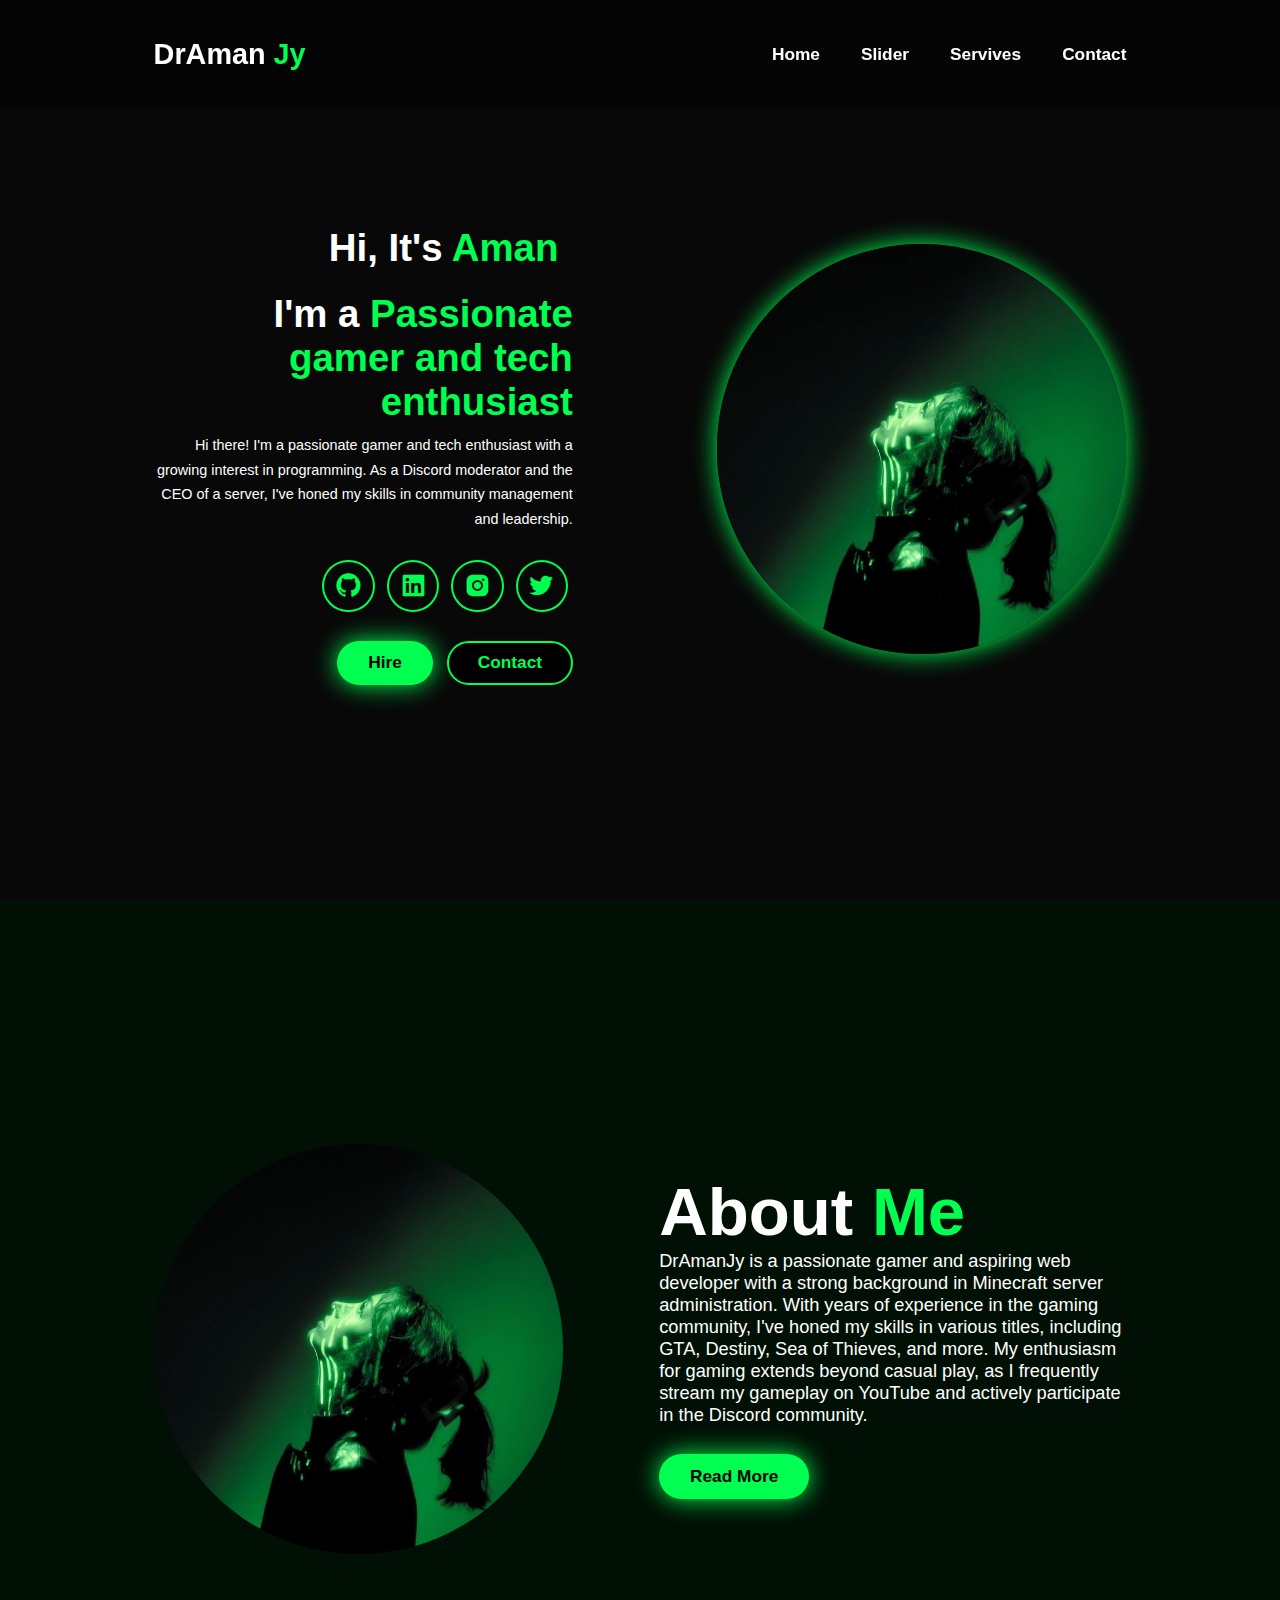
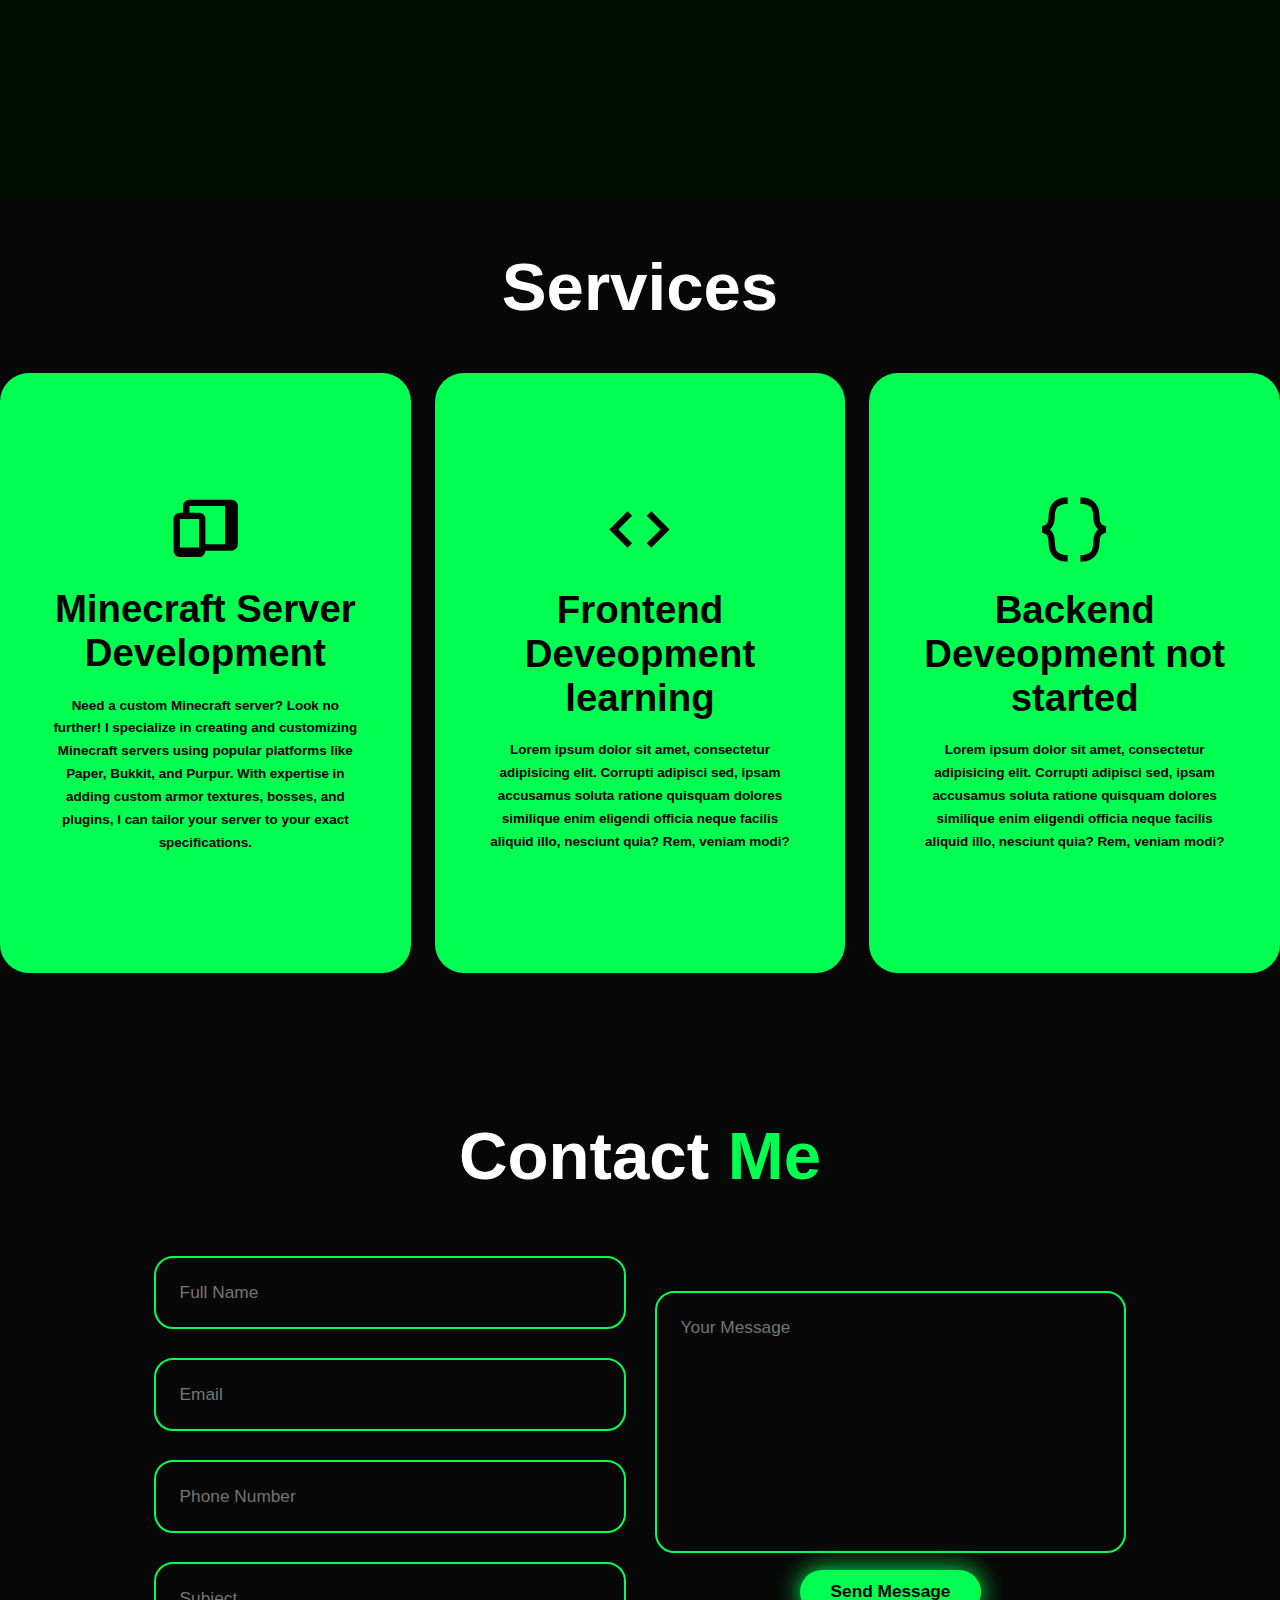
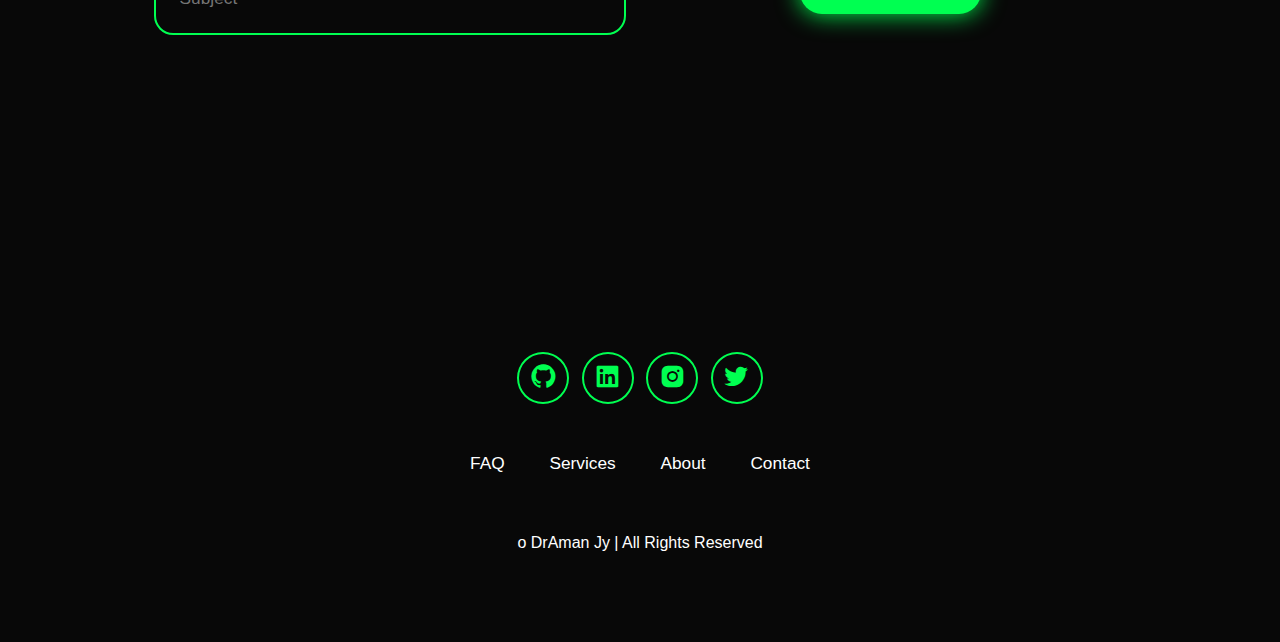
==== commit f8dc6abf: "Update index.html" ====
--- a/index.html
+++ b/index.html
@@ -20,7 +20,7 @@
 
       <nav class="navbar">
         <a href="#home">Home</a>
-        <a href="slider.html">About</a>
+        <a href="slider.html">Slider</a>
         <a href="#services">Servives</a>
         <a href="#contact">Contact</a>
       </nav>
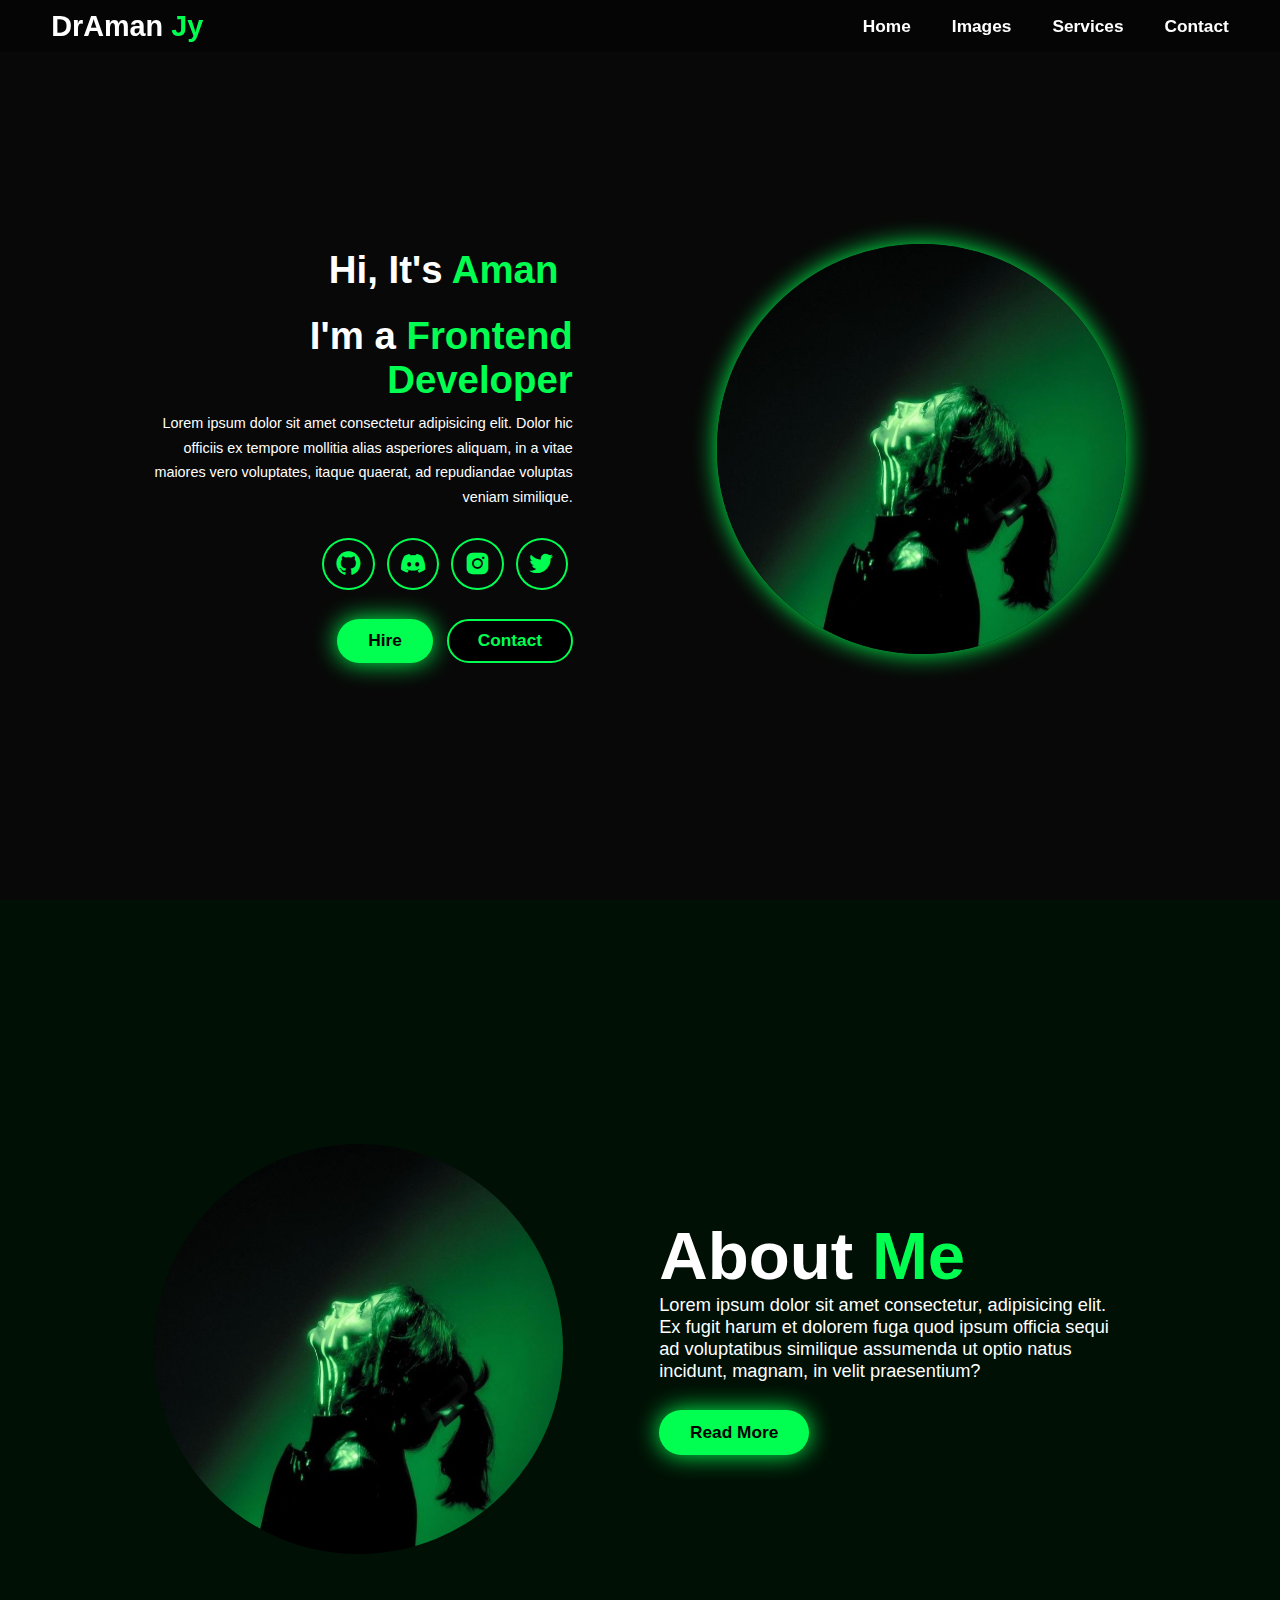
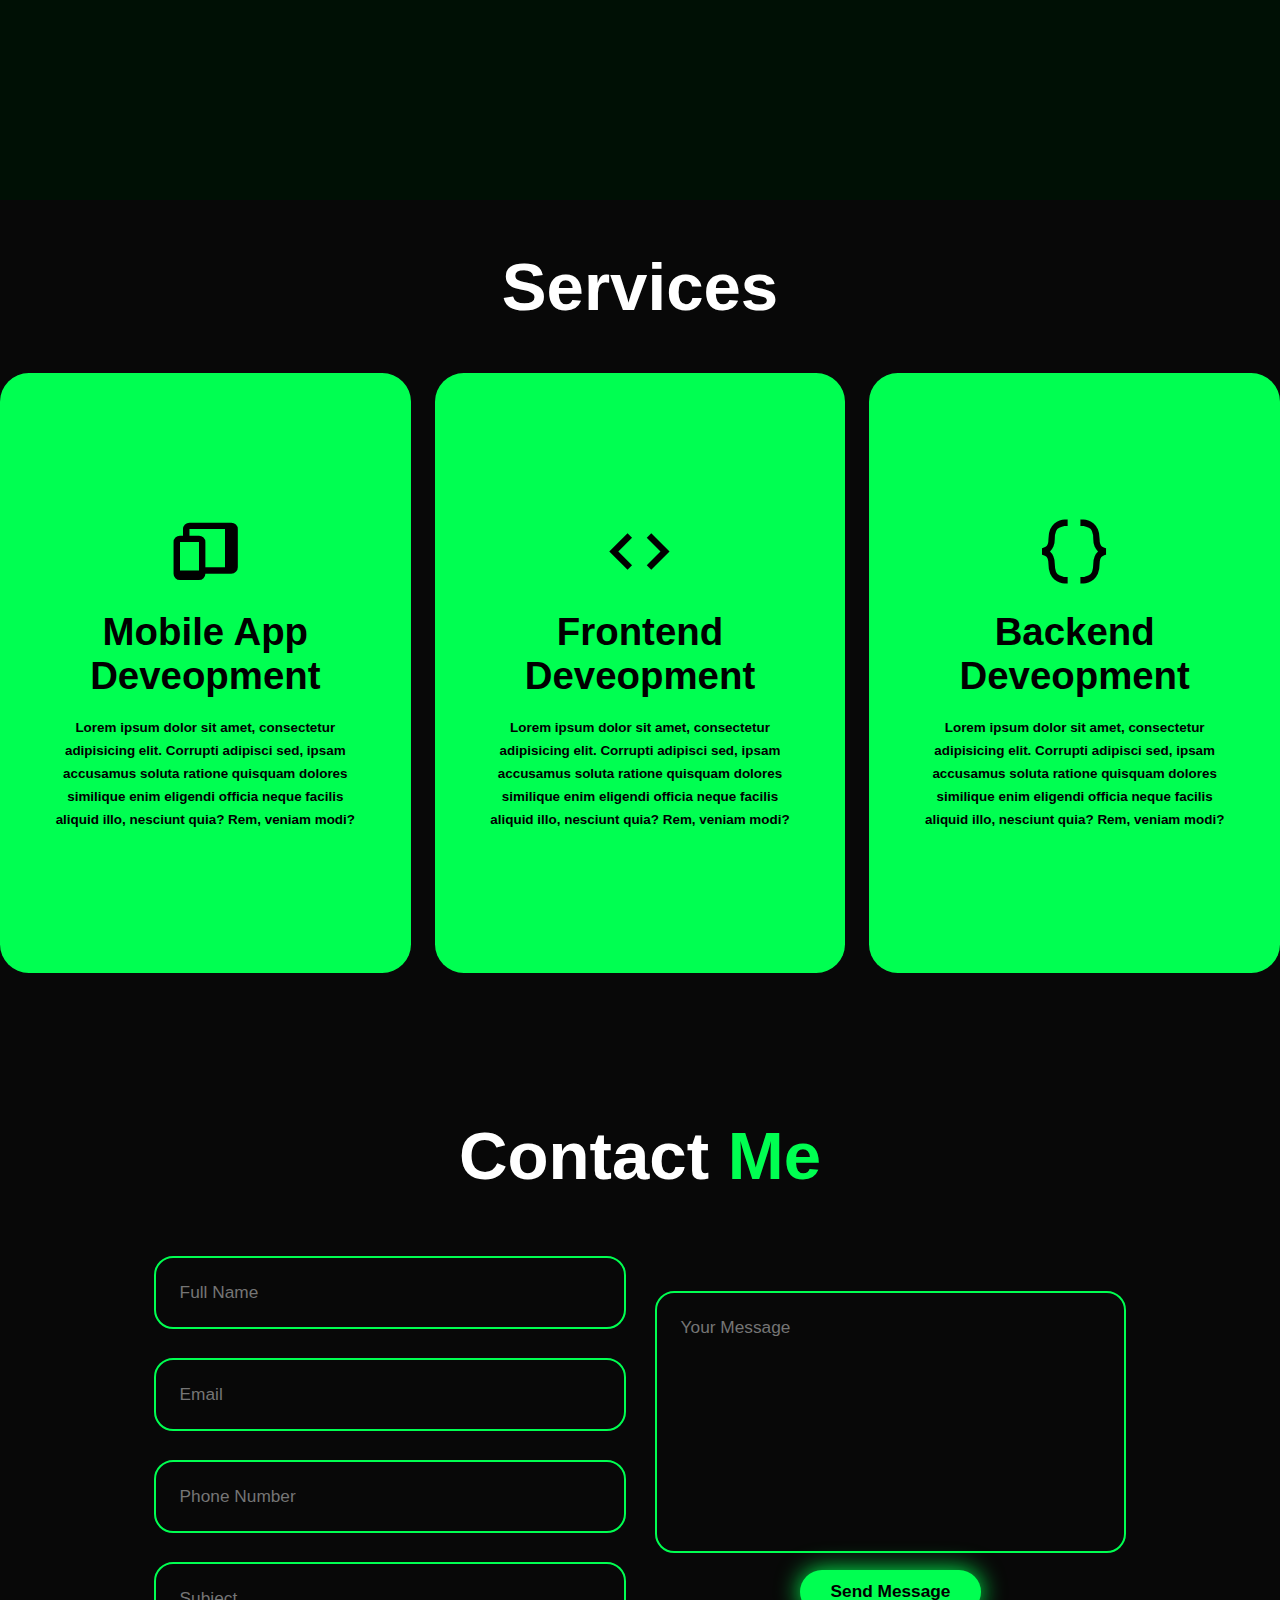
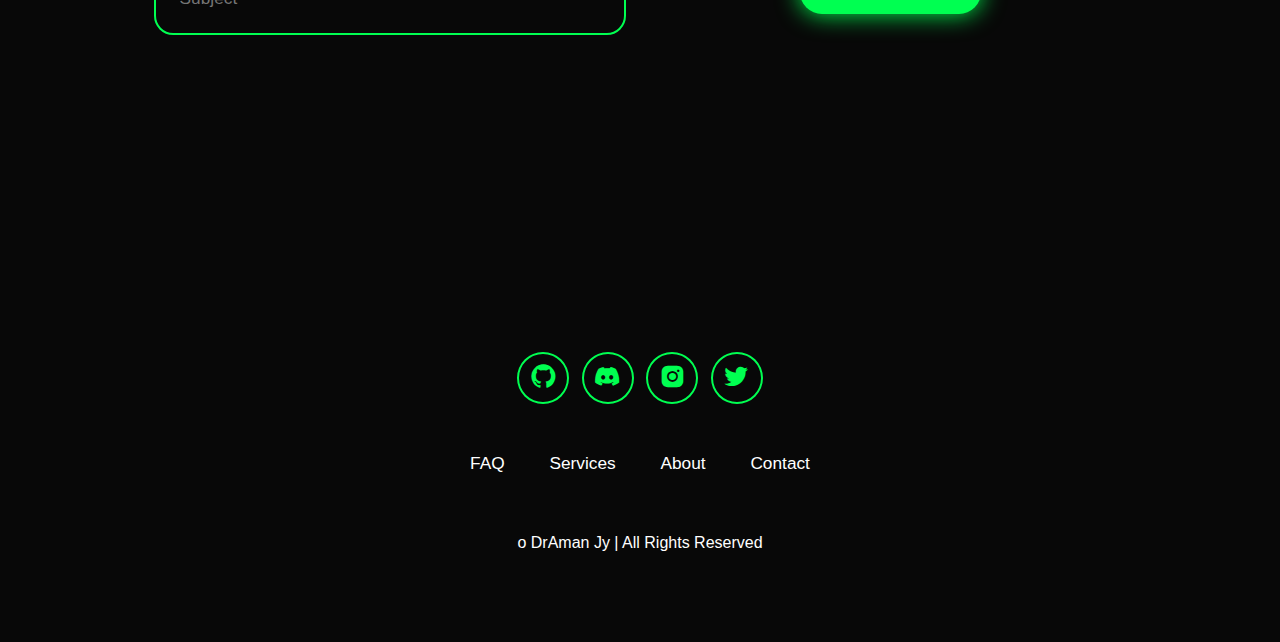
==== commit 3d140e0d: "Update index.html" ====
--- a/index.html
+++ b/index.html
@@ -4,46 +4,45 @@
     <meta charset="UTF-8" />
     <meta name="viewport" content="width=device-width, initial-scale=1.0" />
     <title>Portfolio Website</title>
-    <link rel="stylesheet" href="style.css" />
+    <link rel="stylesheet" href="styles/style.css" />
     <link
       href="https://unpkg.com/boxicons@2.1.4/css/boxicons.min.css"
       rel="stylesheet"
     />
   </head>
   <body>
-
     <header class="header">
       <a href="#home" class="logo">DrAman
       <span>Jy</span></a>
-
+  
       <i class="bx bx-menu" id="menu-icon"></i>
-
+  
       <nav class="navbar">
-        <a href="#home">Home</a>
-        <a href="slider.html">Slider</a>
-        <a href="#services">Servives</a>
+        <a href="index.html">Home</a>
+        <a href="slider.html">Images</a>
+        <a href="#services">Services</a>
         <a href="#contact">Contact</a>
       </nav>
-
+  
     </header>
     <section class="home" id="home">
 
       <div class="home-content">
         <h1>Hi, It's <span>Aman</span></h1>
-        <h3>I'm a <span>Passionate gamer and tech enthusiast</span></h3>
-        <p>Hi there! I'm a passionate gamer and tech enthusiast with a growing interest in programming. As a Discord moderator and the CEO of a server, I've honed my skills in community management and leadership.</p>
+        <h3>I'm a <span>Frontend Developer</span></h3>
+        <p>Lorem ipsum dolor sit amet consectetur adipisicing elit. Dolor hic officiis ex tempore mollitia alias asperiores aliquam, in a vitae maiores vero voluptates, itaque quaerat, ad repudiandae voluptas veniam similique.</p>
 
         <div class="social-icons">
-          <a href="#">
+          <a href="https://github.com/DrAmanJy" target="_blank">
             <i class="bx bxl-github"></i>
           </a>
-          <a href="#">
-            <i class="bx bxl-linkedin-square"></i>
+          <a href="https://discord.com/invite/go-out-yt-852400043666178059"target="_blank">
+            <i class="bx bxl-discord-alt"></i>
           </a>
-          <a href="#">
+          <a href="https://www.instagram.com/bawli.aman/"target="_blank">
             <i class="bx bxl-instagram-alt"></i>
           </a>
-          <a href="#">
+          <a href="https://x.com/DramamJy"target="_blank">
             <i class="bx bxl-twitter"></i>
           </a>
         </div>
@@ -55,7 +54,7 @@
 
       </div>
 
-      <div class="home-img"><img src="image.jpg" alt=""></div>
+      <div class="home-img"><img src="image/image.jpg" alt=""></div>
       
     
     </section>
@@ -66,7 +65,7 @@
       </div>
       <div class="about-content">
         <h2>About <span>Me</span></h2>
-        <p>DrAmanJy is a passionate gamer and aspiring web developer with a strong background in Minecraft server administration. With years of experience in the gaming community, I've honed my skills in various titles, including GTA, Destiny, Sea of Thieves, and more. My enthusiasm for gaming extends beyond casual play, as I frequently stream my gameplay on YouTube and actively participate in the Discord community.</p>
+        <p>Lorem ipsum dolor sit amet consectetur, adipisicing elit. Ex fugit harum et dolorem fuga quod ipsum officia sequi ad voluptatibus similique assumenda ut optio natus incidunt, magnam, in velit praesentium?</p>
         <a href="#" class="btn">Read More</a>
       </div>
     </section>
@@ -77,8 +76,8 @@
         <div class="service-box">
           <div class="service-info">
             <i class="bx bxs-devices"></i>
-            <h4>Minecraft Server Development</h4>
-            <p>Need a custom Minecraft server? Look no further! I specialize in creating and customizing Minecraft servers using popular platforms like Paper, Bukkit, and Purpur. With expertise in adding custom armor textures, bosses, and plugins, I can tailor your server to your exact specifications.</p>
+            <h4>Mobile App Deveopment</h4>
+            <p>Lorem ipsum dolor sit amet, consectetur adipisicing elit. Corrupti adipisci sed, ipsam accusamus soluta ratione quisquam dolores similique enim eligendi officia neque facilis aliquid illo, nesciunt quia? Rem, veniam modi?</p>
           </div>
         </div>
 
@@ -86,7 +85,7 @@
         <div class="service-box">
           <div class="service-info">
             <i class="bx bx-code"></i>
-            <h4>Frontend Deveopment learning</h4>
+            <h4>Frontend Deveopment</h4>
             <p>Lorem ipsum dolor sit amet, consectetur adipisicing elit. Corrupti adipisci sed, ipsam accusamus soluta ratione quisquam dolores similique enim eligendi officia neque facilis aliquid illo, nesciunt quia? Rem, veniam modi?</p>
           </div>
         </div>
@@ -94,7 +93,7 @@
         <div class="service-box">
           <div class="service-info">
             <i class="bx bx-code-curly"></i>
-            <h4>Backend Deveopment not started</h4>
+            <h4>Backend Deveopment</h4>
             <p>Lorem ipsum dolor sit amet, consectetur adipisicing elit. Corrupti adipisci sed, ipsam accusamus soluta ratione quisquam dolores similique enim eligendi officia neque facilis aliquid illo, nesciunt quia? Rem, veniam modi?</p>
           </div>
         </div>
@@ -126,16 +125,16 @@
 
     <footer class="footer">
       <div class="social-icons">
-        <a href="#">
+        <a href="https://github.com/DrAmanJy" target="_blank">
           <i class="bx bxl-github"></i>
         </a>
-        <a href="#">
-          <i class="bx bxl-linkedin-square"></i>
+        <a href="https://discord.com/invite/go-out-yt-852400043666178059"target="_blank">
+          <i class="bx bxl-discord-alt"></i>
         </a>
-        <a href="#">
+        <a href="https://www.instagram.com/bawli.aman/"target="_blank">
           <i class="bx bxl-instagram-alt"></i>
         </a>
-        <a href="#">
+        <a href="https://x.com/DramamJy"target="_blank">
           <i class="bx bxl-twitter"></i>
         </a>
       </div>
@@ -158,6 +157,6 @@
     </footer>
 
 
-    <script src="script.js"></script>
+    <script src="scripts/script.js"></script>
   </body>
 </html>
--- a/styles/style.css
+++ b/styles/style.css
@@ -0,0 +1,364 @@
+* {
+  margin: 0;
+  padding: 0;
+  box-sizing: border-box;
+  text-decoration: none;
+  border: none;
+  outline: none;
+  scroll-behavior: smooth;
+  font-family: "Poppins", sans-serif;
+}
+html {
+  font-size: 60%;
+  overflow-x: hidden;
+}
+:root {
+  --bg-color: #080808;
+  --second-bg-color: #001005;
+  --text-color: white;
+  --main-color: #00ff51;
+}
+
+body {
+  background: var(--bg-color);
+  color: var(--text-color);
+}
+.header{
+  position: fixed;
+  width: 100%;
+  top: 0;
+  left: 0;
+  padding: 1rem 4%;
+  background: rgba(0, 0, 0, 0.3);
+  backdrop-filter: blur(10px);
+  display: flex;
+  justify-content: space-between;
+  align-items: center;
+  z-index: 100;
+}
+#menu-icon {
+  font-size: 3.6rem;
+  color: var(--main-color);
+  display: none;
+}
+.logo {
+  font-size: 3rem;
+  color: var(--text-color);
+  font-weight: 800;
+  cursor: pointer;
+  transition: 0.3s ease;
+
+}
+.logo:hover {
+  transform: scale(1.1);
+}
+span{
+  color: var(--main-color);
+}
+.navbar a{
+  font-size: 1.8rem;
+  color: var(--text-color);
+  margin-left: 4rem;
+  font-weight: 600;
+  border-bottom: 3px solid transparent;
+  transition: 0.3s ease;
+}
+.navbar a:hover{
+  border-bottom: 3px solid var(--main-color);
+  color: var(--main-color);
+}
+section{
+  min-height: 100vh;
+  padding: 10rem 12%;
+}
+
+.home{
+  display: flex;
+  align-items: center;
+  justify-content: center;
+  gap: 15rem;
+}
+.home-content{
+  display: flex;
+  flex-direction: column;
+  align-items: flex-end;
+  text-align: right;
+}
+.home-content h1{
+  font-size: 4rem;
+  font-weight: 700;
+  margin: 1.5rem;
+  line-height: 1;
+}
+.home-content h3{
+  font-size: 4rem;
+  margin: 1rem 0;
+}
+.home-content p{
+  font-size: 1.5rem;
+  font-weight: 500;
+  line-height: 1.7;
+}
+.home-img img{
+  width: 32vw;
+  border-radius: 50%;
+  box-shadow: 0 0 25px var(--main-color);
+  transition: 0.4s ease-in-out;
+}
+.home-img img:hover{
+  box-shadow: 0 0 25px var(--main-color),
+              0 0 50px var(--main-color),
+              0 0 100px var(--main-color);
+}
+.social-icons a{
+  display: inline-flex;
+  justify-content:  center;
+  align-items: center;
+  font-size: 3rem;
+  padding: 1rem;
+  background: transparent;
+  border: 2px solid var(--main-color);
+  border-radius: 50%;
+  color: var(--main-color);
+  margin: 3rem 0.5rem;
+  transition: 0.3s ease;
+}
+.social-icons a:hover{
+  color: var(--text-color);
+  background-color: var(--main-color);
+  transform: scale(1.2)translateY(-5px);
+  box-shadow: 0 0 25px var(--main-color);
+}
+.btn-group{
+  display: flex;
+  gap: 1.5rem;
+}
+.btn{
+  display: inline-block;
+  padding: 1rem 3rem;
+  background: var(--main-color);
+  box-shadow: 0 0 25px var(--main-color);
+  border-radius: 3rem;
+  font-size: 1.8rem;
+  color: black;
+  border: 2px solid transparent;
+  font-weight: 600;
+  transition: 0.3s ease-in-out;
+}
+.btn:hover{
+  transform: scale(1.05);
+  box-shadow: 0 0 25px var(--main-color)
+              0 0 50px var(--main-color);
+}
+.btn-group a:nth-of-type(2){
+  background-color: black;
+  color: var(--main-color);
+  border: 2px solid var(--main-color);
+  box-shadow: 0 0 25px transparent;
+}
+.btn-group a:nth-of-type(2):hover{
+  box-shadow: 0 0 25px var(--main-color);
+  background-color: var(--main-color);
+  color: black;
+}
+.about{
+  display: flex;
+  justify-content: center;
+  align-items: center;
+  gap: 10rem;
+  background-color: var(--second-bg-color);
+}
+.about-img img{
+  width: 32vw;
+  border-radius: 50%;
+  box-shadow: 0 0 25% var(--main-color);
+  transition: 0.4s ease-in-out;
+}
+.about-img img:hover{
+  box-shadow: 0 0 25px var(--main-color),
+              0 0 50px var(--main-color),
+              0 0 100px var(--main-color);
+}
+.about-content h2{
+  font-size: 7rem;
+  text-align: left;
+}
+.about-content p{
+  font-size: 1.9rem;
+
+}
+.about-content .btn{
+  margin: 3rem 0;
+}
+
+::-webkit-scrollbar{
+  width: 20px;
+}
+::-webkit-scrollbar-thumb{
+  background-color: var(--main-color);
+}
+::-webkit-scrollbar-track{
+  background-color: var(--bg-color);
+}
+.heading{
+  text-align: center;
+  font-size: 7rem;
+  margin: 5rem 0;
+}
+.services{
+  background-color: var(--bg-color);
+  color: black;
+}
+.services h2{
+  color: var(--text-color);
+}
+.services-container{
+  display: grid;
+  grid-template-columns: repeat(auto-fit, minmax(300px, 1fr));
+  gap: 2.5rem;
+}
+.service-box{
+  display: flex;
+  justify-content: center;
+  align-items: center;
+  background-color: var(--main-color);
+  height: 600px;
+  border-radius: 3rem;
+  cursor: pointer;
+  border: 5px solid transparent;
+  transition: 0.4s ease-in-out;
+}
+.service-box:hover{
+  background-color: var(--bg-color);
+  color: var(--main-color);
+  border: 5px solid var(--main-color);
+  transform: scale(1.03);
+}
+.service-info{
+  display: flex;
+  flex-direction: column;
+  text-align: center;
+  justify-content: center;
+  align-items: center;
+  padding: 5rem;
+}
+.service-info i{
+  font-size: 8rem;
+}
+.service-info h4{
+  font-size: 4rem;
+  margin: 2rem 0;
+  font-weight: 800;
+}
+.service-info p{
+  font-size: 1.4rem;
+  font-weight: 600;
+  line-height: 1.7;
+}
+.contact{
+  background-color: var(--bg-color);
+}
+.contact h2{
+  margin-bottom: 3rem;
+  color: var(--text-color);
+}
+.contact form{
+  display: flex;
+  align-items: center;
+  justify-content: center;
+  gap: 3rem;
+  margin: 5rem 0;
+  text-align: center;
+}
+.contact form .input-box input,
+.contact form textarea{
+  width: 100%;
+  padding: 2.5rem;
+  font-size: 1.8rem;
+  color: var(--text-color);
+  background-color: var(--bg-color);
+  border-radius: 2rem;
+  border: 2px solid var(--main-color);
+  margin: 1.5rem 0;
+  resize: none;
+}
+.footer{
+  background-color: var(--bg-color);
+  padding: 50px 0;
+}
+.footer .social-icons{
+  text-align: center;
+}
+.footer ul{
+  text-align: center;
+  font-size: 1.8rem;
+}
+.footer ul li{
+  display: inline-block;
+  margin: 20px;
+}
+.footer ul li a{
+  color: white;
+  border-bottom: 3px solid transparent;
+  transition:  0.3s ease-in-out;
+}
+.footer ul li a:hover{
+  border-bottom: 3px solid transparent;
+}
+.footer .copyright{
+  text-align: center;
+  margin: 40px;
+  font-size: 16px;
+}
+@media(max-width:1024px){
+  #menu-icon{
+    display: block;
+  }
+  .navbar{
+    position: absolute;
+    top: 100%;
+    right: 0;
+    width: 50%;
+    padding: 1rem 3rem;
+    background-color: rgba(0, 0, 0, 0.8);
+    border-left: 2px solid var(--main-color);
+    border-bottom: 2px solid var(--main-color);
+    border-top-left-radius: 2rem ;
+    display: none;
+  }
+  .navbar a{
+    display: block;
+    font-size: 2rem;
+    margin: 3rem 0;
+    color: var(--text-color);
+  }
+  .navbar.active{
+    display: block;
+  }
+  .home{
+    flex-direction: column-reverse;
+    margin: 5rem 0;
+    gap: 5rem;
+  }
+  .header-content{
+    align-items: center;
+    text-align: center;
+  }
+  .home-img img{
+    width: 52vw;
+  }
+  .about{
+    flex-direction: column-reverse;
+    text-align: center;
+  }
+  .about h2{
+    text-align: center;
+    margin: 2rem 0;
+  }
+  .about img{
+    width: 52vw;
+  }
+  .contact form{
+    flex-direction: columns;
+  }
+}